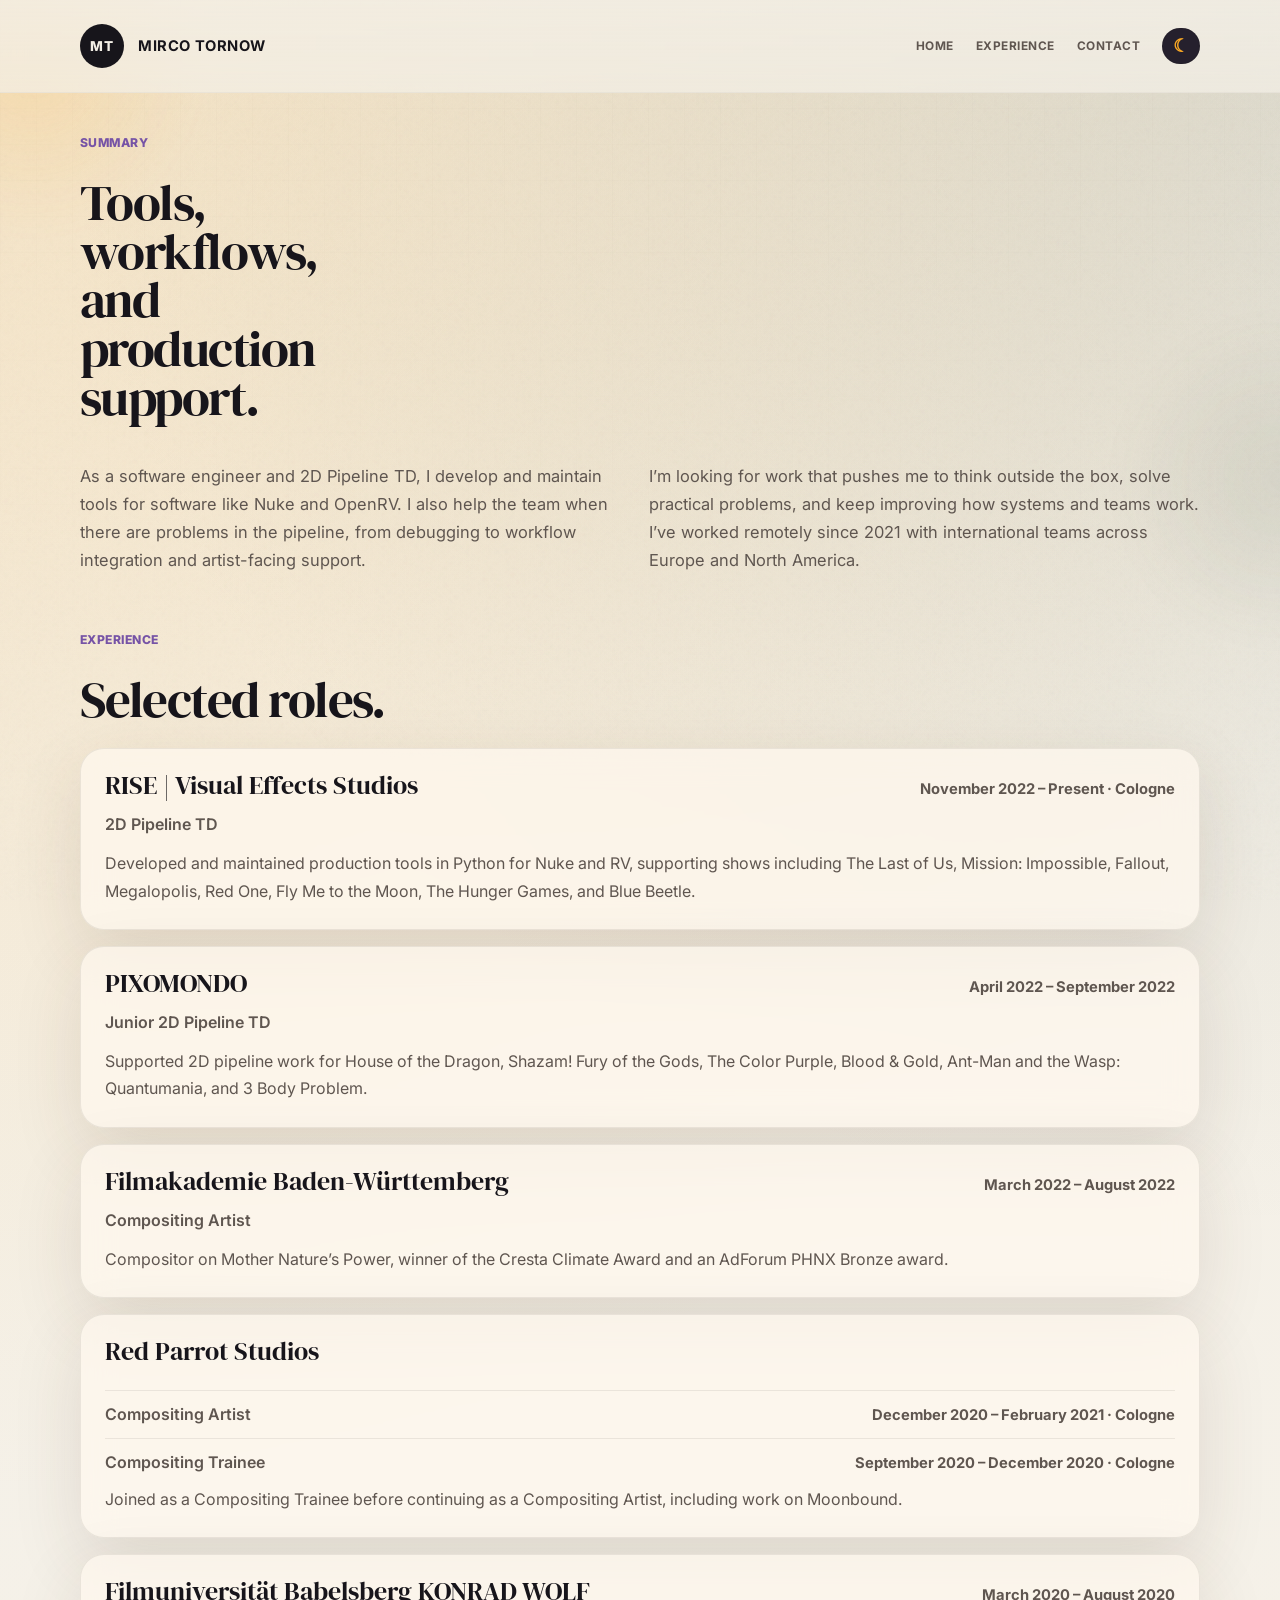
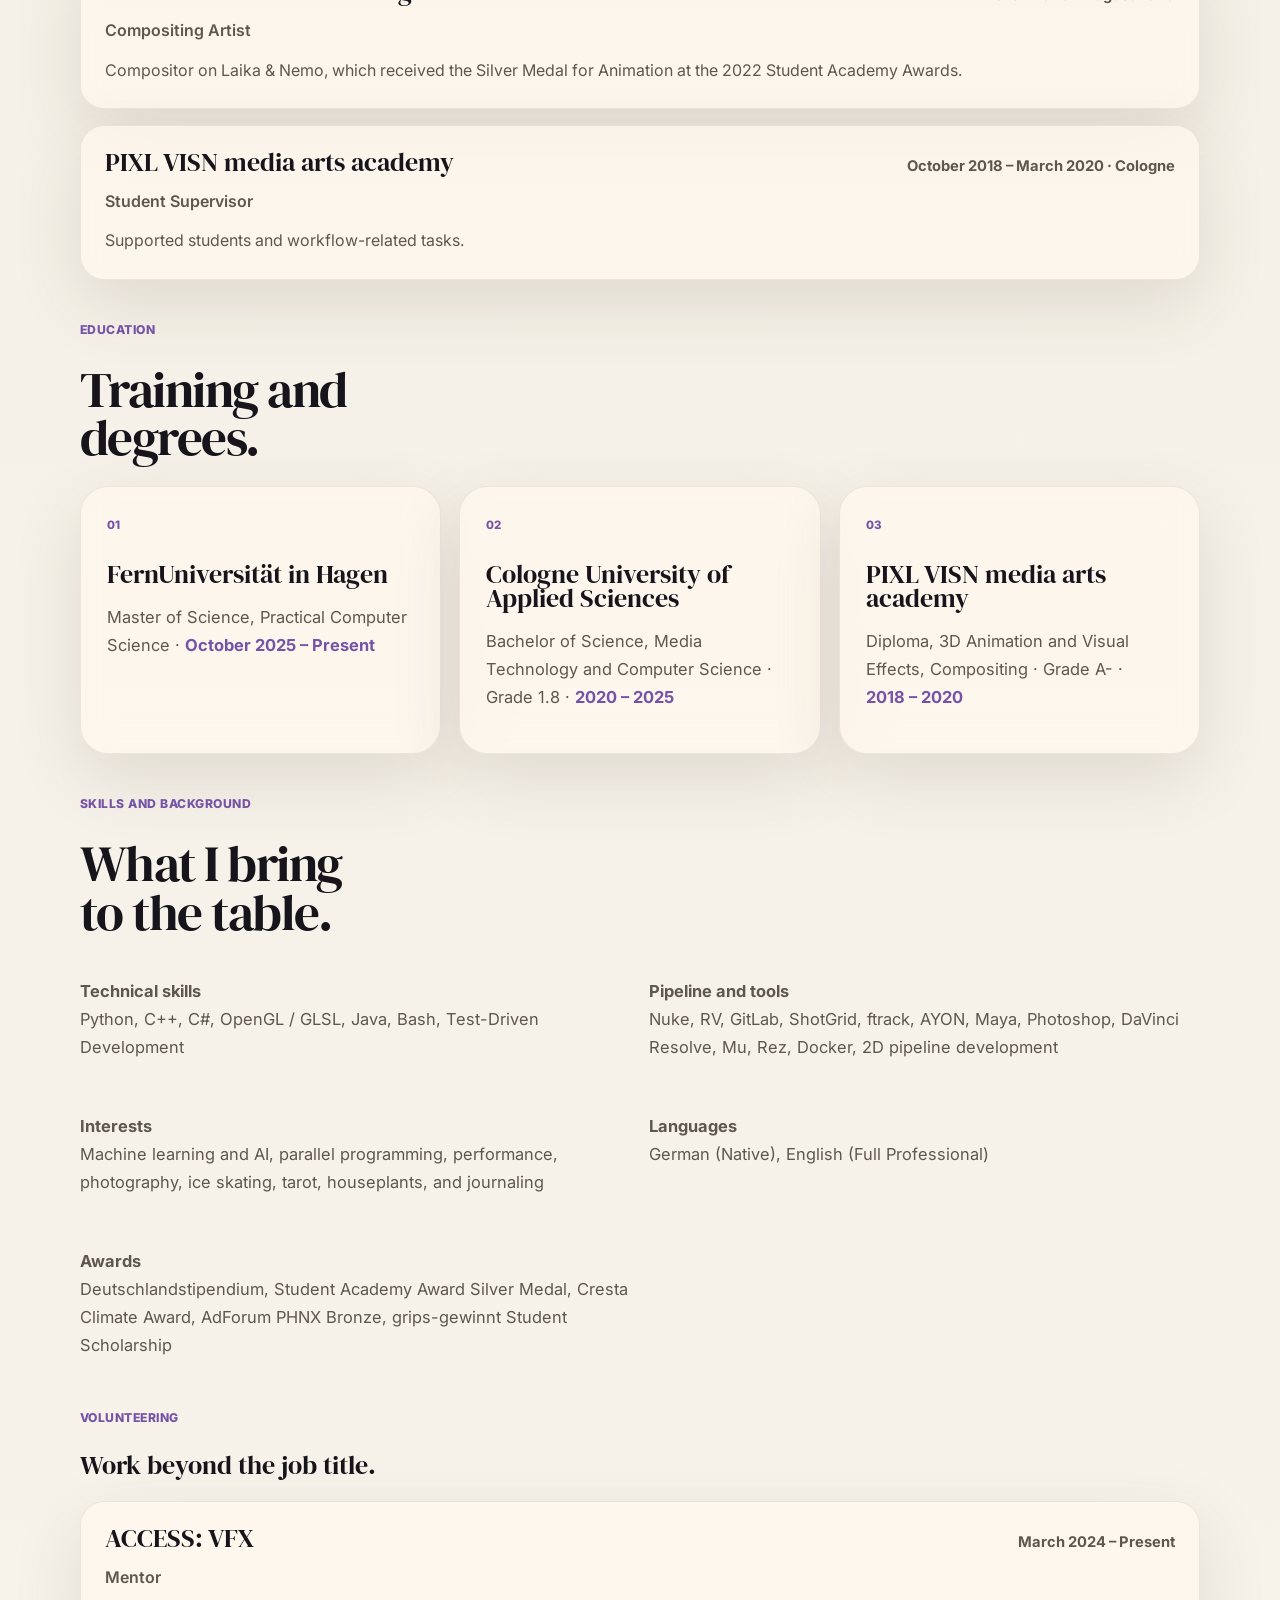
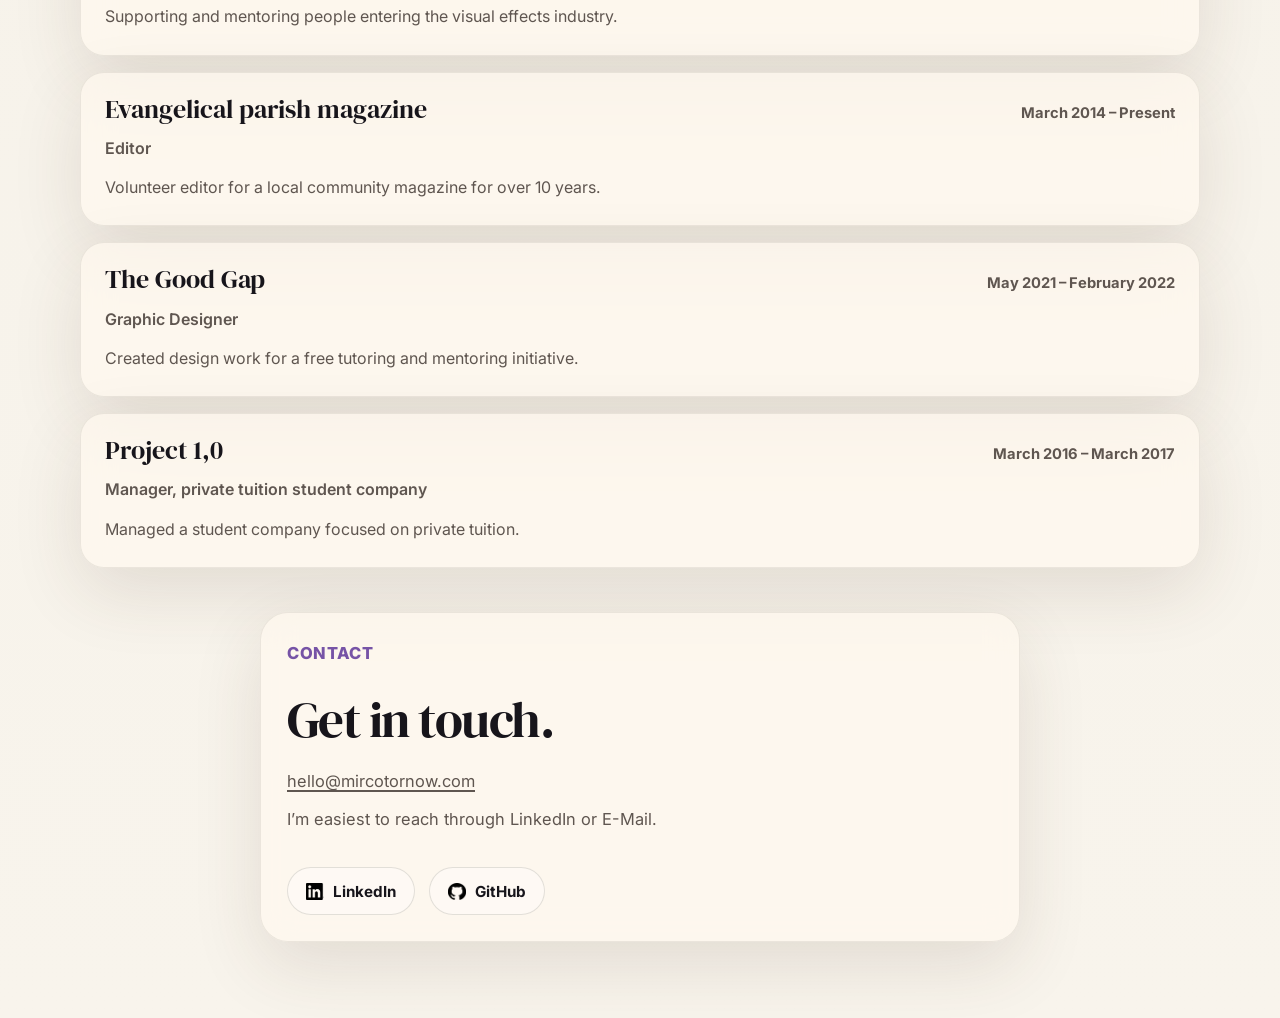
==== experience.html @ 71ced2d9 "website" ====
<!doctype html>
<html lang="en">
  <head>
    <meta charset="UTF-8" />
    <meta name="viewport" content="width=device-width, initial-scale=1.0" />
    <meta name="description" content="Experience page for Mirco Tornow." />
    <meta name="theme-color" content="#f3efe6" />
    <title>Experience | Mirco Tornow</title>
    <script src="assets/js/theme-init.js"></script>
    <link rel="preconnect" href="https://fonts.googleapis.com" />
    <link rel="preconnect" href="https://fonts.gstatic.com" crossorigin />
    <link href="https://fonts.googleapis.com/css2?family=DM+Serif+Display:ital@0;1&family=Inter:wght@400;500;600;700;800&display=swap" rel="stylesheet" />
    <link rel="stylesheet" href="styles.css" />
    <script defer src="assets/js/site-data.js"></script>
    <script defer src="assets/js/site-shell.js"></script>
    <script defer src="script.js"></script>
  </head>
  <body data-page="experience">
    <div class="noise" aria-hidden="true"></div>
    <div class="orb orb-left" aria-hidden="true"></div>
    <div class="orb orb-right" aria-hidden="true"></div>

    <div data-site-header></div>

    <main>
      <section id="experience" class="shell section reveal">
        <div class="section-heading">
          <p class="eyebrow">Summary</p>
          <h2>Tools, workflows, and production support.</h2>
        </div>
        <div class="about-grid">
          <p>
            As a software engineer and 2D Pipeline TD, I develop and maintain tools
            for software like Nuke and OpenRV. I also help the team when there are
            problems in the pipeline, from debugging to workflow integration and
            artist-facing support.
          </p>
          <p>
            I’m looking for work that pushes me to think outside the box, solve
            practical problems, and keep improving how systems and teams work.
            I’ve worked remotely since 2021 with international teams across Europe
            and North America.
          </p>
        </div>
      </section>

      <section class="shell section reveal">
        <div class="section-heading">
          <p class="eyebrow">Experience</p>
          <h2>Selected roles.</h2>
        </div>
        <div class="cv-stack">
          <article class="cv-entry">
            <div class="cv-entry-head">
              <div>
                <h3>RISE | Visual Effects Studios</h3>
                <p class="cv-role">2D Pipeline TD</p>
              </div>
              <p class="cv-meta">November 2022 – Present · Cologne</p>
            </div>
            <p>
              Developed and maintained production tools in Python for Nuke and RV,
              supporting shows including The Last of Us, Mission: Impossible,
              Fallout, Megalopolis, Red One, Fly Me to the Moon, The Hunger Games,
              and Blue Beetle.
            </p>
          </article>

          <article class="cv-entry">
            <div class="cv-entry-head">
              <div>
                <h3>PIXOMONDO</h3>
                <p class="cv-role">Junior 2D Pipeline TD</p>
              </div>
              <p class="cv-meta">April 2022 – September 2022</p>
            </div>
            <p>
              Supported 2D pipeline work for House of the Dragon, Shazam! Fury of
              the Gods, The Color Purple, Blood & Gold, Ant-Man and the Wasp:
              Quantumania, and 3 Body Problem.
            </p>
          </article>

          <article class="cv-entry">
            <div class="cv-entry-head">
              <div>
                <h3>Filmakademie Baden-Württemberg</h3>
                <p class="cv-role">Compositing Artist</p>
              </div>
              <p class="cv-meta">March 2022 – August 2022</p>
            </div>
            <p>
              Compositor on Mother Nature’s Power, winner of the Cresta Climate
              Award and an AdForum PHNX Bronze award.
            </p>
          </article>

          <article class="cv-entry">
            <div class="cv-entry-head">
              <h3>Red Parrot Studios</h3>
            </div>
            <div class="cv-role-row">
              <p class="cv-role">Compositing Artist</p>
              <p class="cv-meta">December 2020 – February 2021 · Cologne</p>
            </div>
            <div class="cv-role-row">
              <p class="cv-role">Compositing Trainee</p>
              <p class="cv-meta">September 2020 – December 2020 · Cologne</p>
            </div>
            <p>
              Joined as a Compositing Trainee before continuing as a Compositing
              Artist, including work on Moonbound.
            </p>
          </article>

          <article class="cv-entry">
            <div class="cv-entry-head">
              <div>
                <h3>Filmuniversität Babelsberg KONRAD WOLF</h3>
                <p class="cv-role">Compositing Artist</p>
              </div>
              <p class="cv-meta">March 2020 – August 2020</p>
            </div>
            <p>
              Compositor on Laika & Nemo, which received the Silver Medal for
              Animation at the 2022 Student Academy Awards.
            </p>
          </article>

          <article class="cv-entry">
            <div class="cv-entry-head">
              <div>
                <h3>PIXL VISN media arts academy</h3>
                <p class="cv-role">Student Supervisor</p>
              </div>
              <p class="cv-meta">October 2018 – March 2020 · Cologne</p>
            </div>
            <p>
              Supported students and workflow-related tasks.
            </p>
          </article>
        </div>
      </section>

      <section class="shell section reveal">
        <div class="section-heading">
          <p class="eyebrow">Education</p>
          <h2>Training and degrees.</h2>
        </div>
        <div class="project-grid">
          <article class="project-card">
            <span class="project-kicker">01</span>
            <h3>FernUniversität in Hagen</h3>
            <p>Master of Science, Practical Computer Science · <span class="education-date nowrap">October 2025 – Present</span></p>
          </article>
          <article class="project-card">
            <span class="project-kicker">02</span>
            <h3>Cologne University of Applied Sciences</h3>
            <p>Bachelor of Science, Media Technology and Computer Science · <span class="education-grade nowrap">Grade 1.8</span> · <span class="education-date nowrap">2020 – 2025</span></p>
          </article>
          <article class="project-card">
            <span class="project-kicker">03</span>
            <h3>PIXL VISN media arts academy</h3>
            <p>Diploma, 3D Animation and Visual Effects, Compositing · <span class="education-grade nowrap">Grade A-</span> · <span class="education-date nowrap">2018 – 2020</span></p>
          </article>
        </div>
      </section>

      <section class="shell section reveal">
        <div class="section-heading">
          <p class="eyebrow">Skills and background</p>
          <h2>What I bring to the table.</h2>
        </div>
        <div class="about-grid">
          <p>
            <strong>Technical skills</strong><br />
            Python, C++, C#, OpenGL / GLSL, Java, Bash, Test-Driven Development
          </p>
          <p>
            <strong>Pipeline and tools</strong><br />
            Nuke, RV, GitLab, ShotGrid, ftrack, AYON, Maya, Photoshop, DaVinci Resolve,
            Mu, Rez, Docker, 2D pipeline development
          </p>
          <p>
            <strong>Interests</strong><br />
            Machine learning and AI, parallel programming, performance, photography,
            ice skating, tarot, houseplants, and journaling
          </p>
          <p>
            <strong>Languages</strong><br />
            German (Native), English (Full Professional)
          </p>
          <p>
            <strong>Awards</strong><br />
            Deutschlandstipendium, Student Academy Award Silver Medal, Cresta Climate
            Award, AdForum PHNX Bronze, grips-gewinnt Student Scholarship
          </p>
        </div>
        <div class="skills-extension">
          <div class="section-heading compact-heading">
            <p class="eyebrow">Volunteering</p>
            <h3>Work beyond the job title.</h3>
          </div>
          <div class="cv-stack">
            <article class="cv-entry">
              <div class="cv-entry-head">
                <div>
                  <h3>ACCESS: VFX</h3>
                  <p class="cv-role">Mentor</p>
                </div>
                <p class="cv-meta">March 2024 – Present</p>
              </div>
              <p>Supporting and mentoring people entering the visual effects industry.</p>
            </article>
            <article class="cv-entry">
              <div class="cv-entry-head">
                <div>
                  <h3>Evangelical parish magazine</h3>
                  <p class="cv-role">Editor</p>
                </div>
                <p class="cv-meta">March 2014 – Present</p>
              </div>
              <p>Volunteer editor for a local community magazine for over 10 years.</p>
            </article>
            <article class="cv-entry">
              <div class="cv-entry-head">
                <div>
                  <h3>The Good Gap</h3>
                  <p class="cv-role">Graphic Designer</p>
                </div>
                <p class="cv-meta">May 2021 – February 2022</p>
              </div>
              <p>Created design work for a free tutoring and mentoring initiative.</p>
            </article>
            <article class="cv-entry">
              <div class="cv-entry-head">
                <div>
                  <h3>Project 1,0</h3>
                  <p class="cv-role">Manager, private tuition student company</p>
                </div>
                <p class="cv-meta">March 2016 – March 2017</p>
              </div>
              <p>Managed a student company focused on private tuition.</p>
            </article>
          </div>
        </div>
      </section>

      <div data-site-contact></div>
    </main>
  </body>
</html>
---- styles.css ----
:root {
  color-scheme: light;
  --bg: #f3efe6;
  --bg-deep: #e7dcc7;
  --ink: #17151b;
  --muted: #5f5650;
  --accent: #7653a6;
  --accent-soft: rgba(118, 83, 166, 0.14);
  --card: rgba(255, 249, 239, 0.72);
  --line: rgba(31, 26, 23, 0.12);
  --shadow: 0 24px 70px rgba(75, 48, 29, 0.12);
}

:root[data-theme='dark'] {
  color-scheme: dark;
  --bg: #17151b;
  --bg-deep: #25202d;
  --ink: #f2eee7;
  --muted: #b9b1c1;
  --accent: #f9a825;
  --accent-soft: rgba(249, 168, 37, 0.14);
  --card: rgba(38, 32, 47, 0.82);
  --line: rgba(242, 238, 231, 0.16);
  --shadow: 0 24px 70px rgba(0, 0, 0, 0.28);
}

* {
  box-sizing: border-box;
}

html {
  scroll-behavior: smooth;
}

body {
  margin: 0;
  font-family: 'Inter', sans-serif;
  color: var(--ink);
  background:
    radial-gradient(circle at top left, rgba(249, 168, 37, 0.18), transparent 34%),
    radial-gradient(circle at top right, rgba(74, 88, 69, 0.14), transparent 28%),
    linear-gradient(180deg, var(--bg) 0%, #f8f4ec 100%);
  min-height: 100vh;
  overflow-x: hidden;
}

:root[data-theme='dark'] body {
  background:
    radial-gradient(circle at top left, rgba(109, 79, 135, 0.3), transparent 34%),
    radial-gradient(circle at top right, rgba(74, 88, 69, 0.16), transparent 28%),
    linear-gradient(180deg, #17151b 0%, #211c28 100%);
}

body::before {
  content: '';
  position: fixed;
  inset: 0;
  background-image: linear-gradient(rgba(31, 26, 23, 0.03) 1px, transparent 1px),
    linear-gradient(90deg, rgba(31, 26, 23, 0.03) 1px, transparent 1px);
  background-size: 36px 36px;
  mask-image: linear-gradient(180deg, rgba(0, 0, 0, 0.32), transparent 70%);
  pointer-events: none;
}

.noise,
.orb {
  position: fixed;
  pointer-events: none;
}

.noise {
  inset: 0;
  opacity: 0.05;
  background-image: url("data:image/svg+xml,%3Csvg xmlns='http://www.w3.org/2000/svg' viewBox='0 0 200 200'%3E%3Cfilter id='n'%3E%3CfeTurbulence baseFrequency='0.8' numOctaves='2' stitchTiles='stitch'/%3E%3C/filter%3E%3Crect width='200' height='200' filter='url(%23n)' opacity='0.6'/%3E%3C/svg%3E");
  mix-blend-mode: multiply;
}

:root[data-theme='dark'] .noise {
  mix-blend-mode: screen;
  opacity: 0.035;
}

.orb {
  width: 24rem;
  height: 24rem;
  border-radius: 50%;
  filter: blur(18px);
  opacity: 0.55;
}

.orb-left {
  top: -8rem;
  left: -10rem;
  background: radial-gradient(circle, rgba(249, 168, 37, 0.26), transparent 62%);
}

:root[data-theme='dark'] .orb-left {
  background: radial-gradient(circle, rgba(109, 79, 135, 0.3), transparent 62%);
}

.orb-right {
  right: -12rem;
  top: 18rem;
  background: radial-gradient(circle, rgba(74, 88, 69, 0.18), transparent 62%);
}

.shell {
  width: min(1120px, calc(100% - 32px));
  margin: 0 auto;
}

.site-header {
  position: sticky;
  top: 0;
  z-index: 30;
  width: 100%;
  background: linear-gradient(180deg, rgba(243, 239, 230, 0.82), rgba(243, 239, 230, 0.72));
  backdrop-filter: blur(12px);
  border-bottom: 1px solid rgba(31, 26, 23, 0.04);
}

:root[data-theme='dark'] .site-header {
  background: linear-gradient(180deg, rgba(23, 21, 27, 0.9), rgba(23, 21, 27, 0.72));
  border-bottom-color: rgba(242, 238, 231, 0.08);
}

.topbar {
  display: flex;
  justify-content: space-between;
  align-items: center;
  padding: 24px 0;
}

.topbar-inner {
  background: transparent;
  border-bottom: 0;
}

.brand {
  display: inline-flex;
  align-items: center;
  gap: 14px;
  color: inherit;
  text-decoration: none;
}

.brand-mark {
  display: grid;
  place-items: center;
  width: 2.75rem;
  height: 2.75rem;
  border-radius: 999px;
  background: var(--ink);
  color: var(--bg);
  font-weight: 800;
  letter-spacing: 0.08em;
  font-size: 0.85rem;
}

.brand-text,
.nav a,
.eyebrow,
.stat-label,
.project-kicker,
.footer {
  letter-spacing: 0.04em;
  text-transform: uppercase;
}

.brand-text {
  font-weight: 700;
  font-size: 0.92rem;
}

.nav {
  display: flex;
  gap: 22px;
  flex-wrap: wrap;
  margin-left: auto;
}

.nav a {
  color: var(--muted);
  text-decoration: none;
  font-size: 0.74rem;
  font-weight: 700;
}

.theme-toggle {
  display: inline-flex;
  align-items: center;
  gap: 7px;
  margin-left: 22px;
  padding: 8px 10px;
  border: 1px solid var(--line);
  border-radius: 999px;
  color: #f9a825;
  background: #25202d;
  cursor: pointer;
  font: inherit;
  font-size: 0.72rem;
  font-weight: 700;
  letter-spacing: 0.04em;
  text-transform: uppercase;
}

.theme-toggle:hover {
  transform: translateY(-1px);
}

:root[data-theme='dark'] .theme-toggle {
  color: #7653a6;
  background: #f3efe6;
  border-color: rgba(31, 26, 23, 0.18);
}

.theme-toggle-icon {
  display: block;
  width: 1rem;
  font-size: 1.1rem;
  line-height: 1;
  text-align: center;
}

.hero {
  display: grid;
  grid-template-columns: minmax(0, 1.25fr) minmax(280px, 0.75fr);
  gap: 28px;
  align-items: end;
  padding: 72px 0 40px;
}

.experience-intro {
  padding-top: 42px;
}

.compact-heading {
  margin-bottom: 16px;
}

.experience-intro-grid {
  display: grid;
  grid-template-columns: minmax(0, 1.4fr) minmax(240px, 0.6fr);
  gap: 24px;
  align-items: start;
}

.experience-intro-copy,
.experience-intro-meta {
  padding: 24px;
  border-radius: 24px;
  background: var(--card);
  border: 1px solid rgba(31, 26, 23, 0.08);
  box-shadow: var(--shadow);
  backdrop-filter: blur(16px);
}

.experience-kicker {
  margin: 0 0 14px;
  color: var(--ink);
  font-weight: 700;
  font-size: 1rem;
}

.experience-intro-copy p:last-child {
  margin: 0;
}

.experience-intro-meta {
  display: grid;
  gap: 8px;
}

.experience-actions {
  margin-top: 20px;
}

.hero-copy {
  padding-right: 10px;
}

.eyebrow {
  margin: 0 0 16px;
  color: var(--accent);
  font-size: 0.76rem;
  font-weight: 800;
}

h1,
h2,
h3 {
  margin: 0;
  line-height: 0.95;
  font-family: 'DM Serif Display', serif;
  font-weight: 400;
}

h1 {
  font-size: clamp(3rem, 8vw, 5.8rem);
  max-width: 10ch;
  letter-spacing: -0.04em;
}

.home-hero-title {
  font-size: clamp(2.5rem, 6vw, 4.4rem);
  max-width: 11ch;
}

.lede,
.about-grid p,
.project-card p,
.contact-block p {
  color: var(--muted);
  line-height: 1.7;
  font-size: 1.03rem;
}

.lede {
  max-width: 58ch;
  margin: 28px 0 0;
}

.actions {
  display: flex;
  flex-wrap: wrap;
  gap: 14px;
  margin-top: 34px;
}

.button {
  display: inline-flex;
  align-items: center;
  justify-content: center;
  min-height: 48px;
  padding: 0 18px;
  border-radius: 999px;
  text-decoration: none;
  font-weight: 700;
  font-size: 0.95rem;
  transition: transform 160ms ease, background-color 160ms ease, border-color 160ms ease;
}

.button-icon {
  width: 18px;
  height: 18px;
  object-fit: contain;
  margin-right: 9px;
}

:root[data-theme='dark'] .button-icon {
  filter: invert(1);
}

.button:hover {
  transform: translateY(-2px);
}

.button-primary {
  background: var(--ink);
  color: #f9f4eb;
}

.button-secondary {
  color: var(--ink);
  border: 1px solid var(--line);
  background: rgba(255, 255, 255, 0.35);
}

.hero-card,
.project-card,
.contact-block {
  background: var(--card);
  border: 1px solid rgba(31, 26, 23, 0.08);
  border-radius: 28px;
  box-shadow: var(--shadow);
  backdrop-filter: blur(16px);
}

.hero-card {
  padding: 28px;
  display: grid;
  gap: 16px;
}

.stat {
  padding: 18px 0;
  border-bottom: 1px solid rgba(31, 26, 23, 0.08);
}

.stat:last-child {
  border-bottom: 0;
  padding-bottom: 0;
}

.stat-label {
  display: block;
  margin-bottom: 8px;
  color: var(--muted);
  font-size: 0.72rem;
  font-weight: 800;
}

.stat-value {
  font-size: 1.22rem;
  font-weight: 600;
}

.section {
  padding: 42px 0 0;
}

.section-heading {
  display: grid;
  gap: 12px;
  margin-bottom: 24px;
}

h2 {
  font-size: clamp(1.9rem, 4vw, 3.25rem);
  max-width: 12ch;
  letter-spacing: -0.03em;
}

.about-grid,
.project-grid {
  display: grid;
  gap: 18px;
}

.about-grid {
  grid-template-columns: repeat(2, minmax(0, 1fr));
}

.project-grid {
  grid-template-columns: repeat(3, minmax(0, 1fr));
}

.cv-stack {
  display: grid;
  gap: 16px;
}

.cv-entry {
  padding: 24px;
  border-radius: 24px;
  background: var(--card);
  border: 1px solid rgba(31, 26, 23, 0.08);
  box-shadow: var(--shadow);
  backdrop-filter: blur(16px);
}

.cv-entry-head {
  display: flex;
  justify-content: space-between;
  align-items: baseline;
  gap: 20px;
  margin-bottom: 12px;
}

.cv-role {
  margin: 8px 0 0;
  color: var(--muted);
  font-weight: 600;
}

.cv-role-row {
  display: flex;
  justify-content: space-between;
  align-items: baseline;
  gap: 20px;
  padding: 10px 0;
  border-top: 1px solid rgba(31, 26, 23, 0.08);
}

.cv-role-row .cv-role,
.cv-role-row .cv-meta {
  margin: 0;
}

.cv-meta {
  margin: 0;
  color: var(--accent);
  font-size: 0.92rem;
  font-weight: 700;
  text-align: right;
}

.education-date {
  color: var(--accent);
  font-weight: 700;
}

.contact-block .eyebrow {
  color: var(--accent);
}

.cv-entry p {
  margin: 0;
  color: var(--muted);
  line-height: 1.7;
}

.nowrap {
  white-space: nowrap;
}

.skills-extension {
  margin-top: 34px;
}

.skills-extension .section-heading h3 {
  margin-bottom: 0;
}

.project-card,
.contact-block {
  padding: 26px;
}

.project-card {
  min-height: 220px;
}

.project-kicker {
  display: inline-block;
  margin-bottom: 30px;
  color: var(--accent);
  font-size: 0.72rem;
  font-weight: 800;
}

h3 {
  font-size: 1.6rem;
  margin-bottom: 14px;
}

.contact-block {
  width: min(760px, calc(100% - 32px));
  margin: 44px auto 76px;
}

.contact-details {
  display: grid;
  gap: 10px;
  max-width: 60ch;
}

.contact-details p {
  margin: 0;
}

.contact-details a {
  color: inherit;
  text-decoration-thickness: 2px;
  text-underline-offset: 0.18em;
}

.footer {
  display: flex;
  justify-content: space-between;
  gap: 12px;
  padding: 0 0 32px;
  color: var(--muted);
  font-size: 0.72rem;
  font-weight: 800;
}

.reveal {
  opacity: 0;
  transform: translateY(24px);
  transition: opacity 700ms ease, transform 700ms ease;
}

.reveal.is-visible {
  opacity: 1;
  transform: translateY(0);
}

@media (max-width: 900px) {
  .hero,
  .about-grid,
  .project-grid {
    grid-template-columns: 1fr;
  }

  .hero {
    padding-top: 48px;
  }

  h1 {
    max-width: 11ch;
  }

  .nav {
    gap: 14px;
    justify-content: flex-end;
  }

  .theme-toggle {
    margin-left: 0;
  }
}

@media (max-width: 640px) {
  .shell {
    width: min(100% - 20px, 1120px);
  }

  .topbar,
  .footer {
    flex-direction: column;
    align-items: flex-start;
  }

  .hero {
    gap: 18px;
  }

  .hero-card,
  .project-card,
  .contact-block {
    border-radius: 22px;
  }

  h1 {
    font-size: clamp(2.7rem, 14vw, 4rem);
  }

  .home-hero-title {
    font-size: clamp(2.3rem, 11vw, 3.5rem);
  }
}
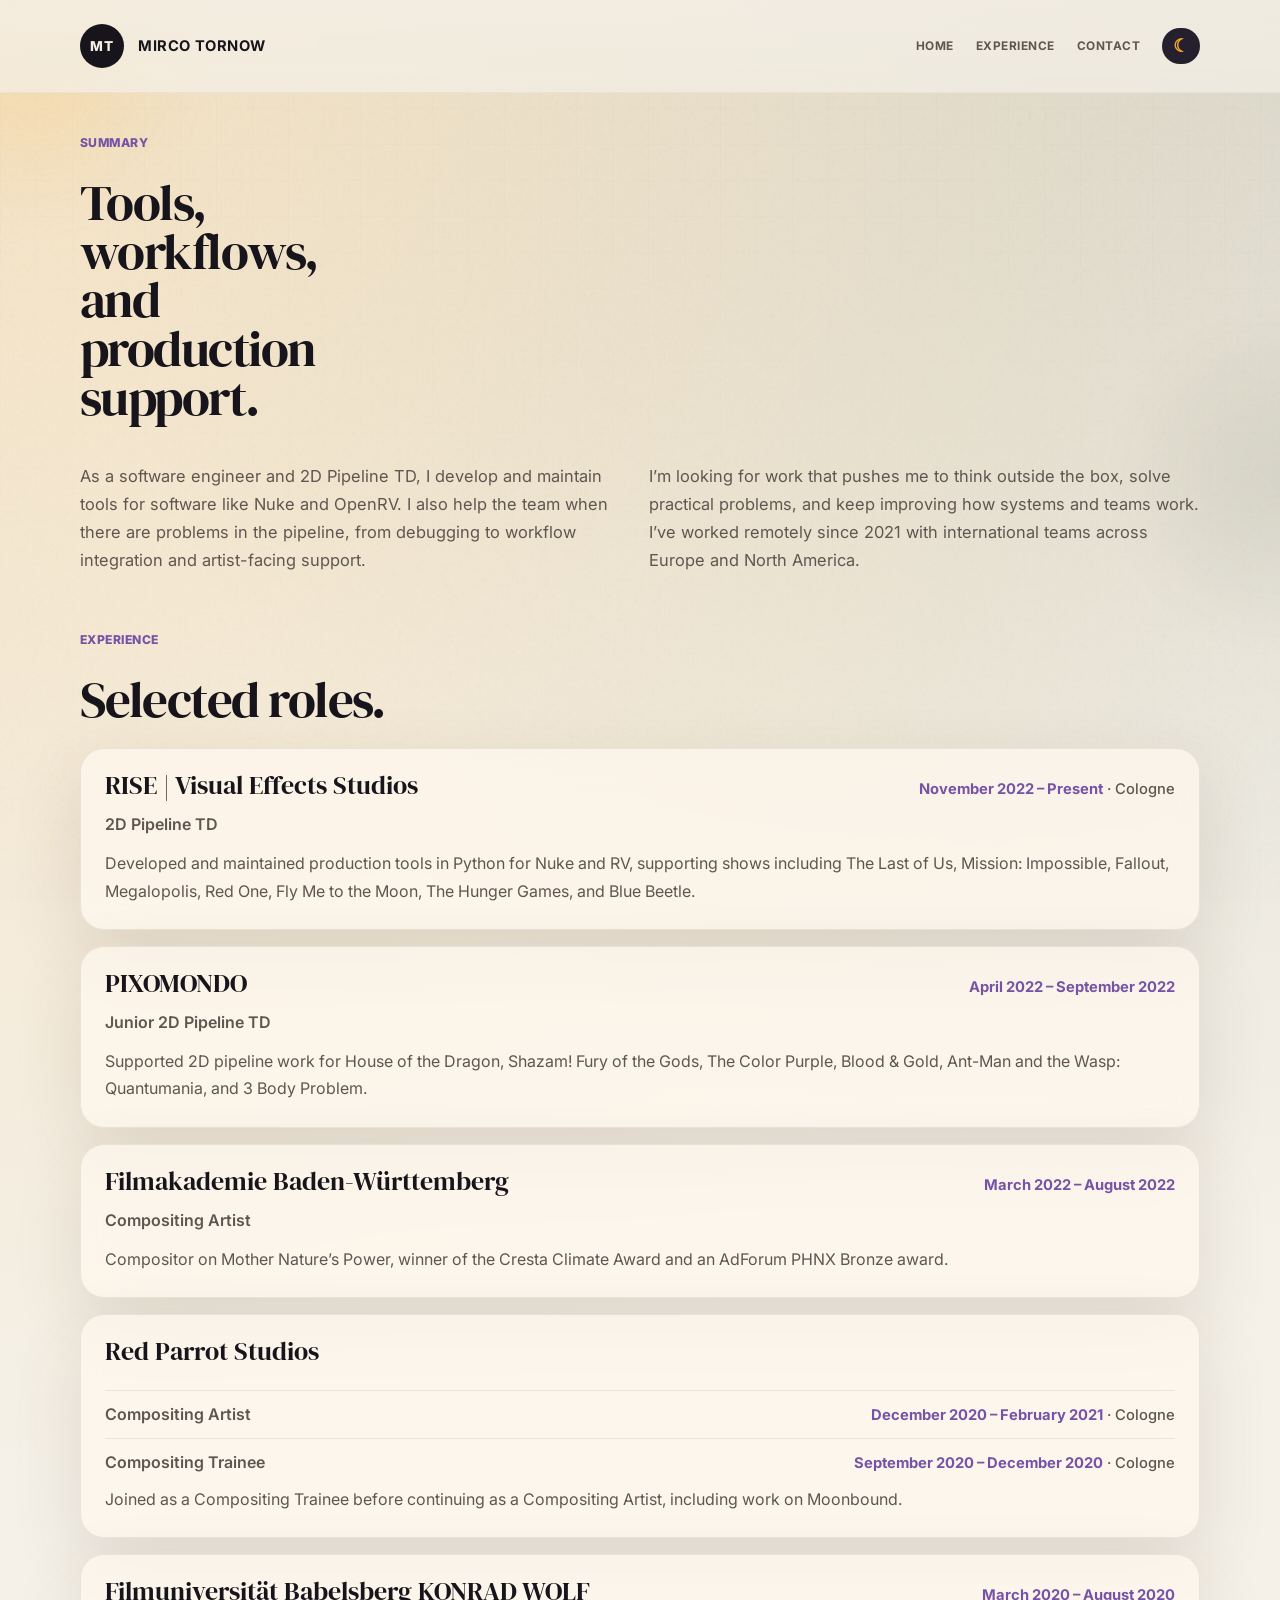
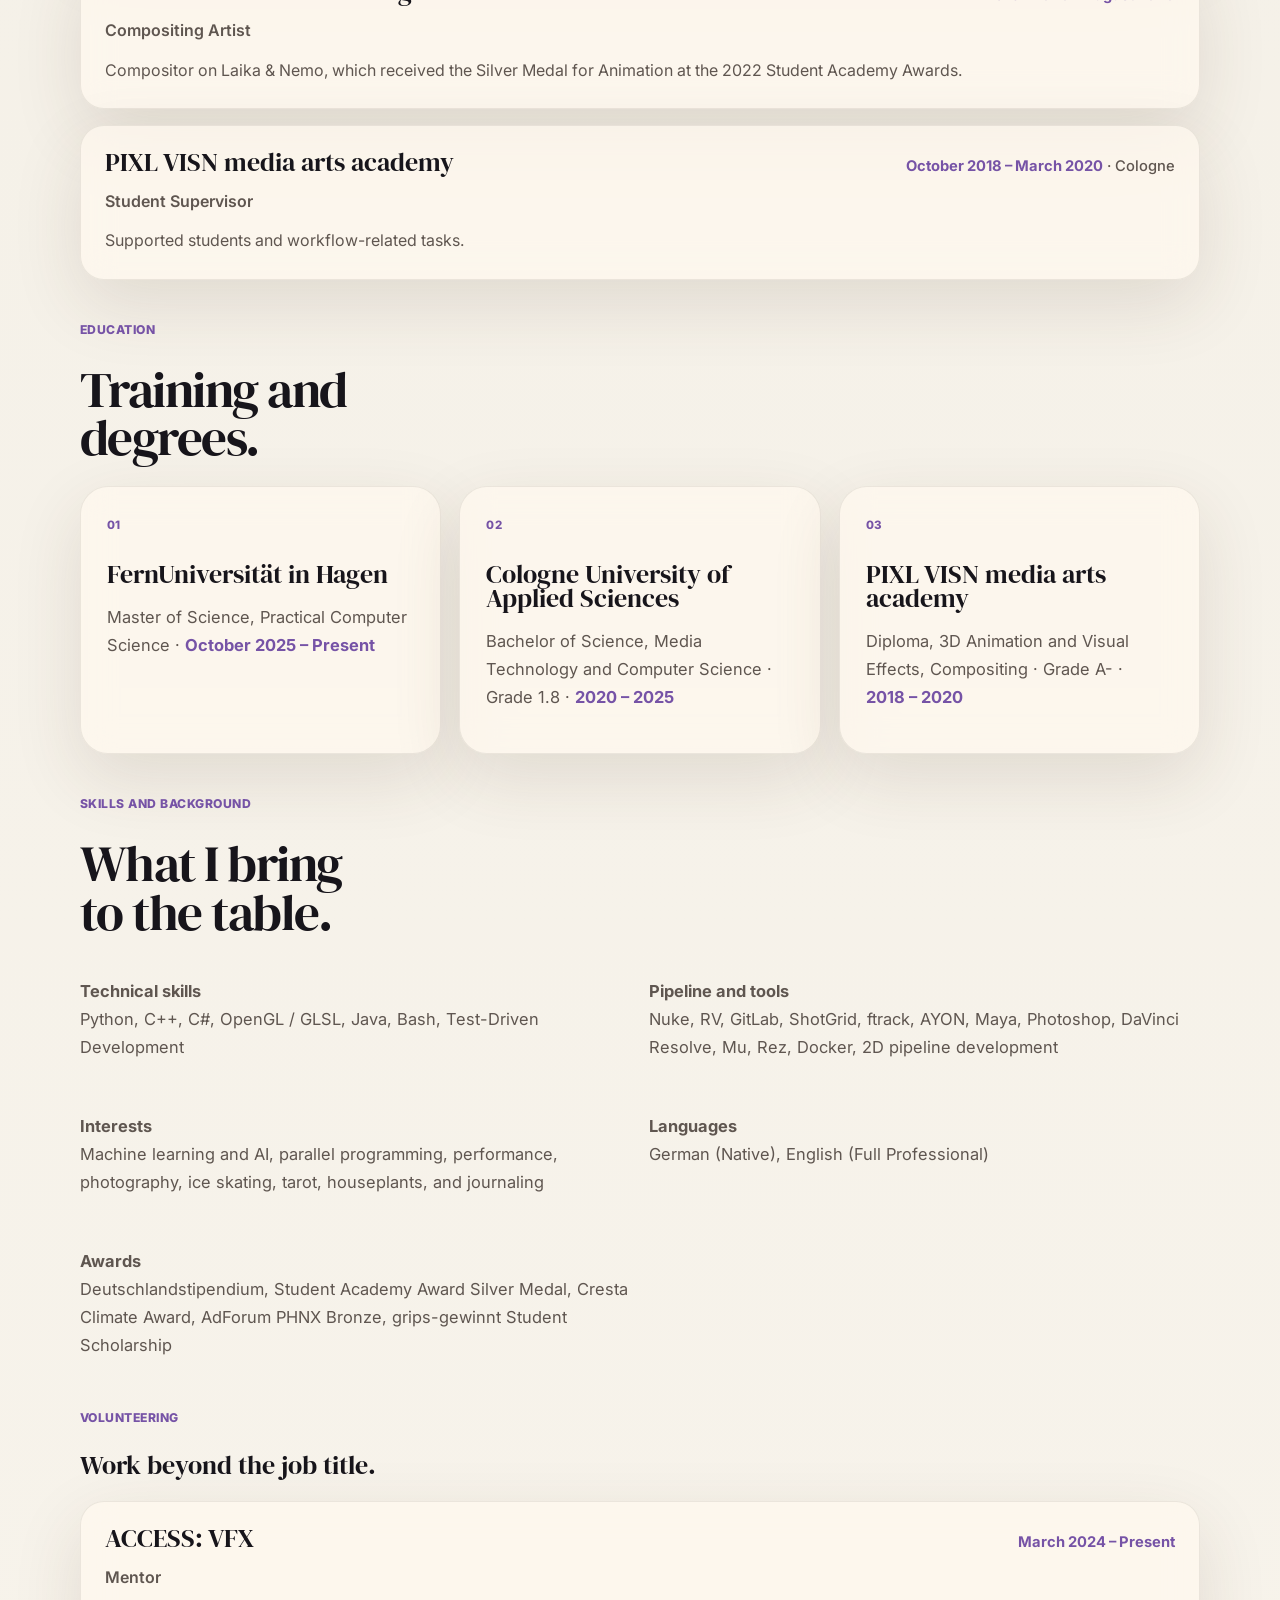
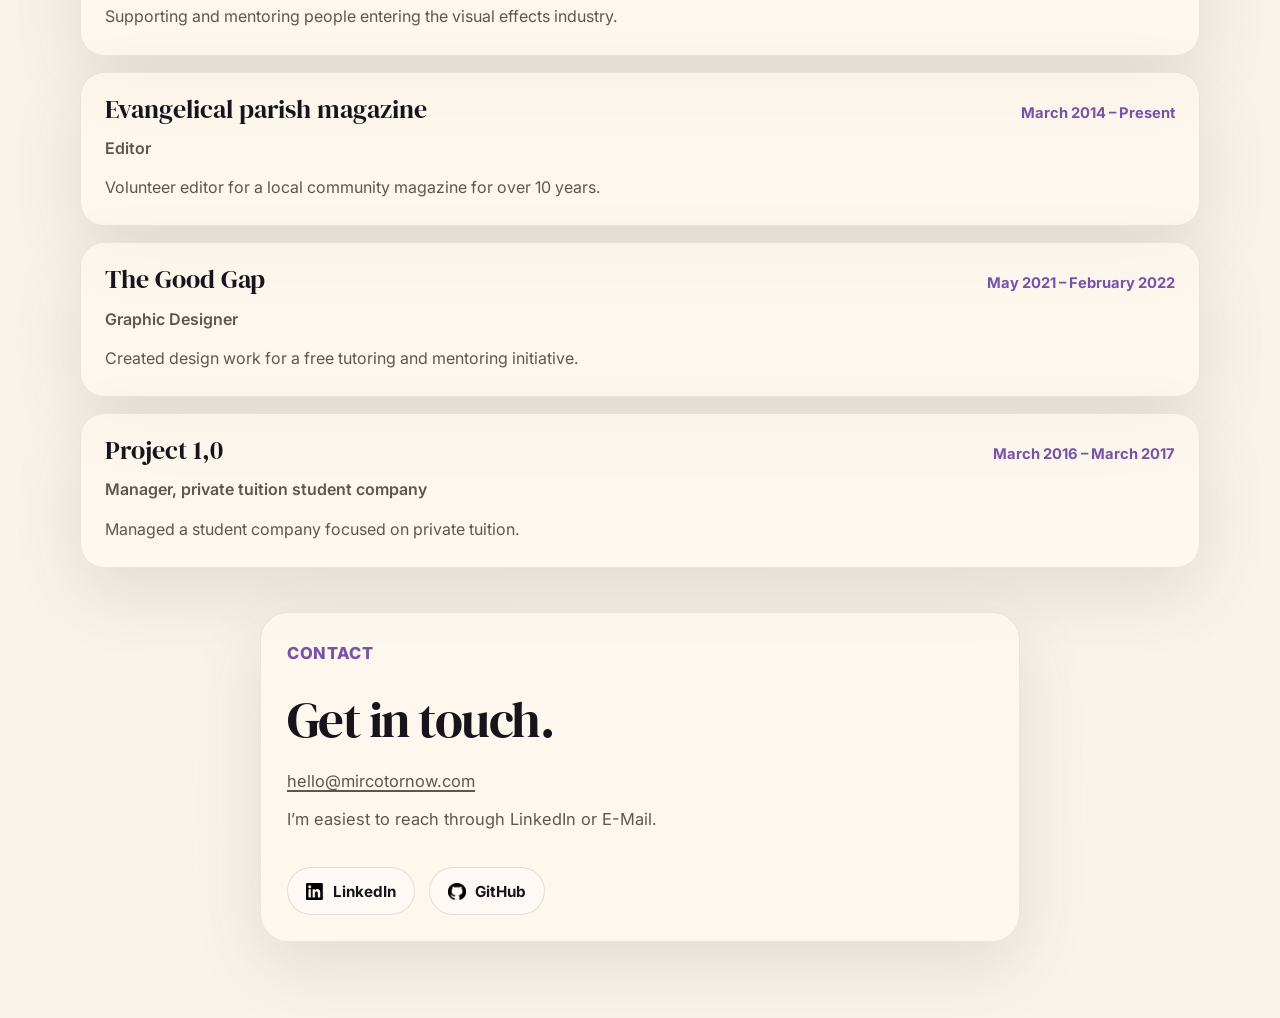
==== commit f9e2b8aa: "formatting changes" ====
--- a/experience.html
+++ b/experience.html
@@ -56,7 +56,7 @@
                 <h3>RISE | Visual Effects Studios</h3>
                 <p class="cv-role">2D Pipeline TD</p>
               </div>
-              <p class="cv-meta">November 2022 – Present · Cologne</p>
+              <p class="cv-meta"><span class="cv-date nowrap">November 2022 – Present</span> <span class="nowrap">· Cologne</span></p>
             </div>
             <p>
               Developed and maintained production tools in Python for Nuke and RV,
@@ -72,7 +72,7 @@
                 <h3>PIXOMONDO</h3>
                 <p class="cv-role">Junior 2D Pipeline TD</p>
               </div>
-              <p class="cv-meta">April 2022 – September 2022</p>
+              <p class="cv-meta"><span class="cv-date nowrap">April 2022 – September 2022</span></p>
             </div>
             <p>
               Supported 2D pipeline work for House of the Dragon, Shazam! Fury of
@@ -87,7 +87,7 @@
                 <h3>Filmakademie Baden-Württemberg</h3>
                 <p class="cv-role">Compositing Artist</p>
               </div>
-              <p class="cv-meta">March 2022 – August 2022</p>
+              <p class="cv-meta"><span class="cv-date nowrap">March 2022 – August 2022</span></p>
             </div>
             <p>
               Compositor on Mother Nature’s Power, winner of the Cresta Climate
@@ -101,11 +101,11 @@
             </div>
             <div class="cv-role-row">
               <p class="cv-role">Compositing Artist</p>
-              <p class="cv-meta">December 2020 – February 2021 · Cologne</p>
+              <p class="cv-meta"><span class="cv-date nowrap">December 2020 – February 2021</span> <span class="nowrap">· Cologne</span></p>
             </div>
             <div class="cv-role-row">
               <p class="cv-role">Compositing Trainee</p>
-              <p class="cv-meta">September 2020 – December 2020 · Cologne</p>
+              <p class="cv-meta"><span class="cv-date nowrap">September 2020 – December 2020</span> <span class="nowrap">· Cologne</span></p>
             </div>
             <p>
               Joined as a Compositing Trainee before continuing as a Compositing
@@ -119,7 +119,7 @@
                 <h3>Filmuniversität Babelsberg KONRAD WOLF</h3>
                 <p class="cv-role">Compositing Artist</p>
               </div>
-              <p class="cv-meta">March 2020 – August 2020</p>
+              <p class="cv-meta"><span class="cv-date nowrap">March 2020 – August 2020</span></p>
             </div>
             <p>
               Compositor on Laika & Nemo, which received the Silver Medal for
@@ -133,7 +133,7 @@
                 <h3>PIXL VISN media arts academy</h3>
                 <p class="cv-role">Student Supervisor</p>
               </div>
-              <p class="cv-meta">October 2018 – March 2020 · Cologne</p>
+              <p class="cv-meta"><span class="cv-date nowrap">October 2018 – March 2020</span> <span class="nowrap">· Cologne</span></p>
             </div>
             <p>
               Supported students and workflow-related tasks.
@@ -208,7 +208,7 @@
                   <h3>ACCESS: VFX</h3>
                   <p class="cv-role">Mentor</p>
                 </div>
-                <p class="cv-meta">March 2024 – Present</p>
+                <p class="cv-meta"><span class="cv-date nowrap">March 2024 – Present</span></p>
               </div>
               <p>Supporting and mentoring people entering the visual effects industry.</p>
             </article>
@@ -218,7 +218,7 @@
                   <h3>Evangelical parish magazine</h3>
                   <p class="cv-role">Editor</p>
                 </div>
-                <p class="cv-meta">March 2014 – Present</p>
+                <p class="cv-meta"><span class="cv-date nowrap">March 2014 – Present</span></p>
               </div>
               <p>Volunteer editor for a local community magazine for over 10 years.</p>
             </article>
@@ -228,7 +228,7 @@
                   <h3>The Good Gap</h3>
                   <p class="cv-role">Graphic Designer</p>
                 </div>
-                <p class="cv-meta">May 2021 – February 2022</p>
+                <p class="cv-meta"><span class="cv-date nowrap">May 2021 – February 2022</span></p>
               </div>
               <p>Created design work for a free tutoring and mentoring initiative.</p>
             </article>
@@ -238,7 +238,7 @@
                   <h3>Project 1,0</h3>
                   <p class="cv-role">Manager, private tuition student company</p>
                 </div>
-                <p class="cv-meta">March 2016 – March 2017</p>
+                <p class="cv-meta"><span class="cv-date nowrap">March 2016 – March 2017</span></p>
               </div>
               <p>Managed a student company focused on private tuition.</p>
             </article>
--- a/styles.css
+++ b/styles.css
@@ -479,15 +479,21 @@
 
 .cv-meta {
   margin: 0;
-  color: var(--accent);
+  color: var(--muted);
   font-size: 0.92rem;
-  font-weight: 700;
+  font-weight: 500;
   text-align: right;
 }
 
+.cv-date,
 .education-date {
   color: var(--accent);
   font-weight: 700;
+}
+
+.education-grade {
+  color: var(--muted);
+  font-weight: 400;
 }
 
 .contact-block .eyebrow {
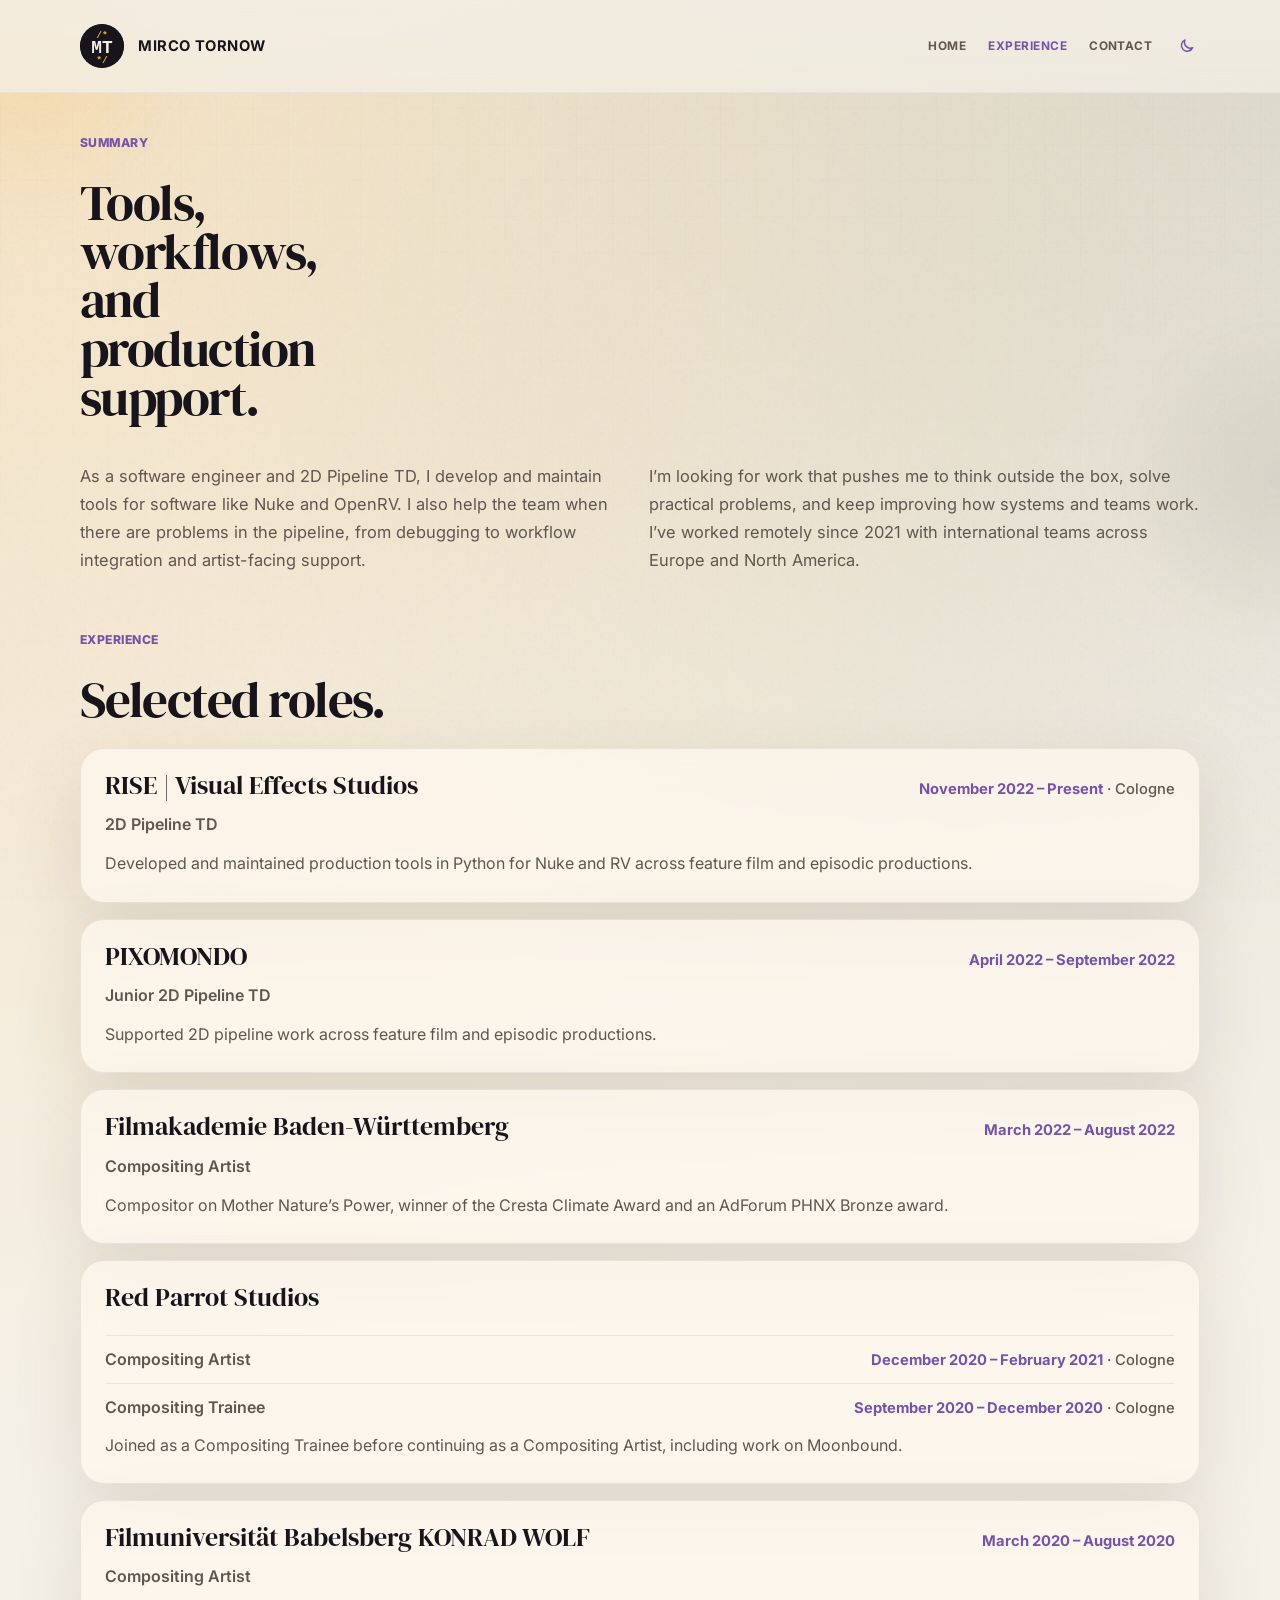
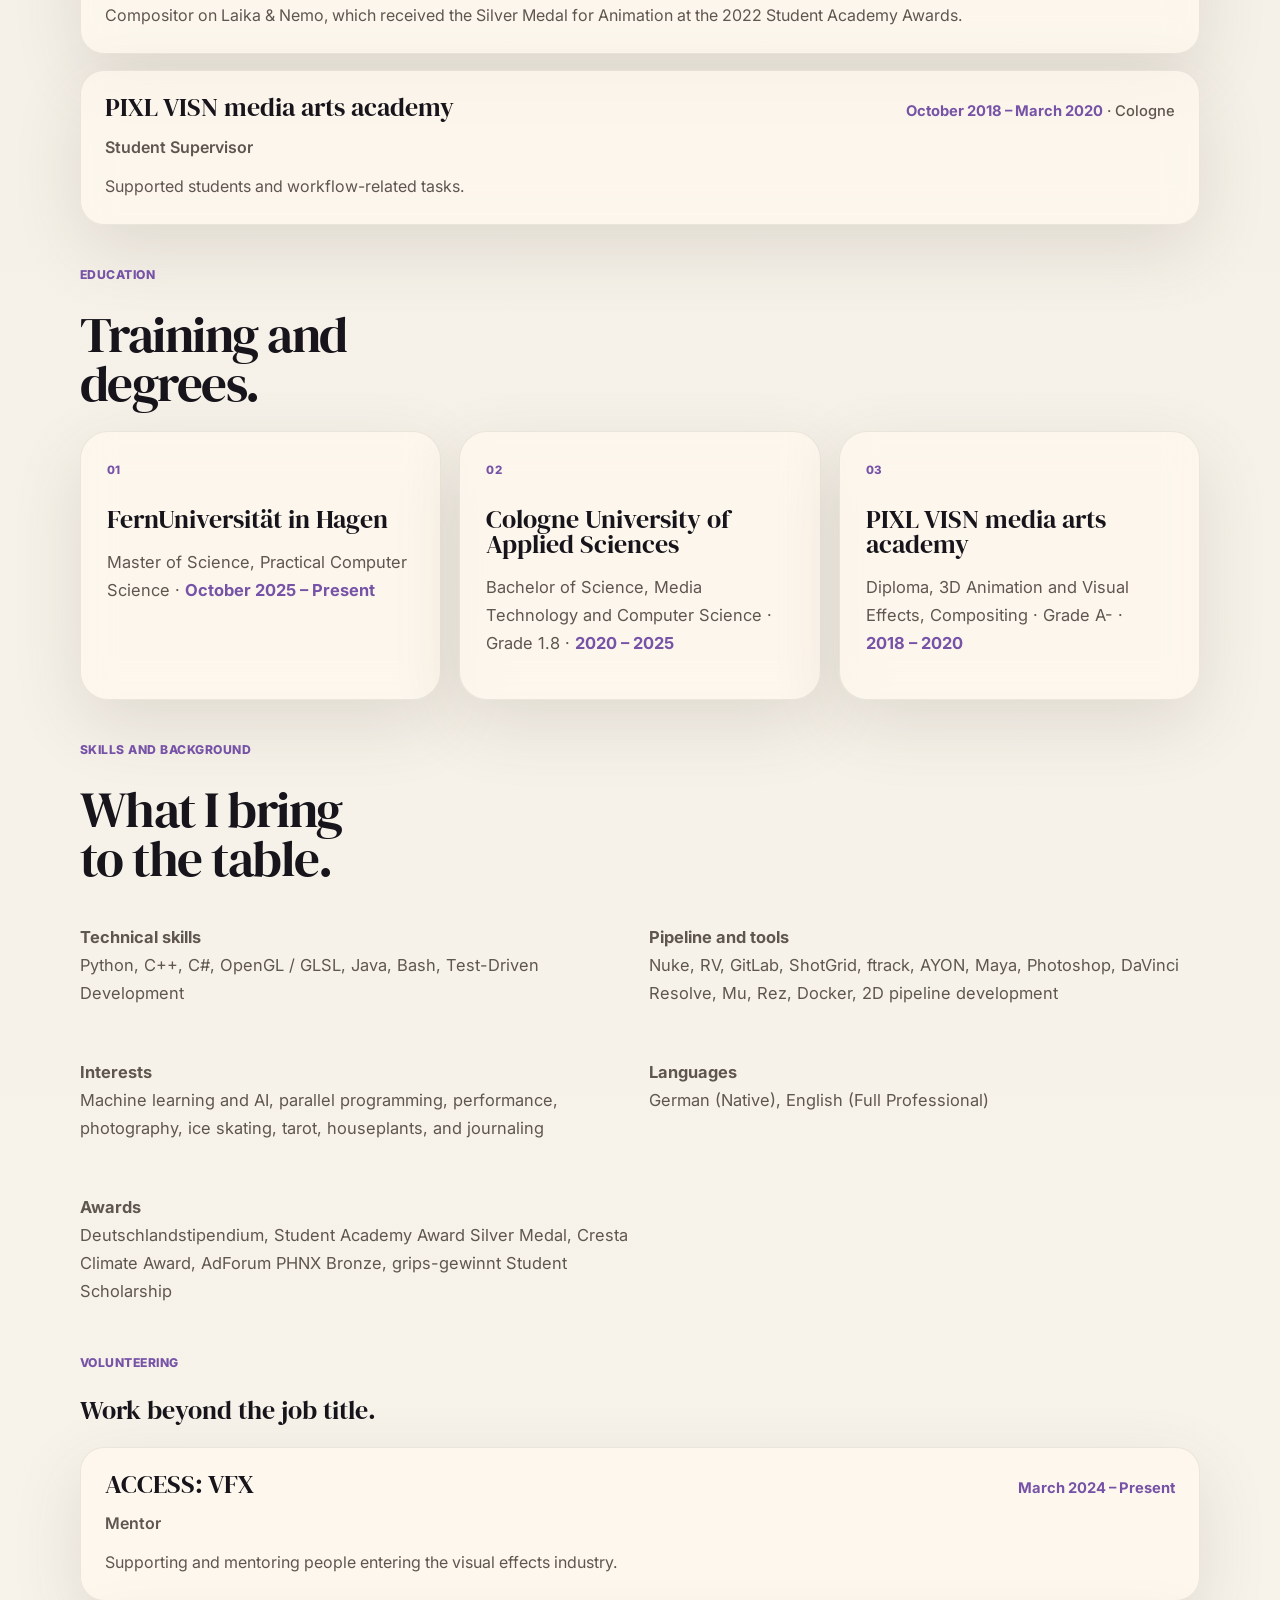
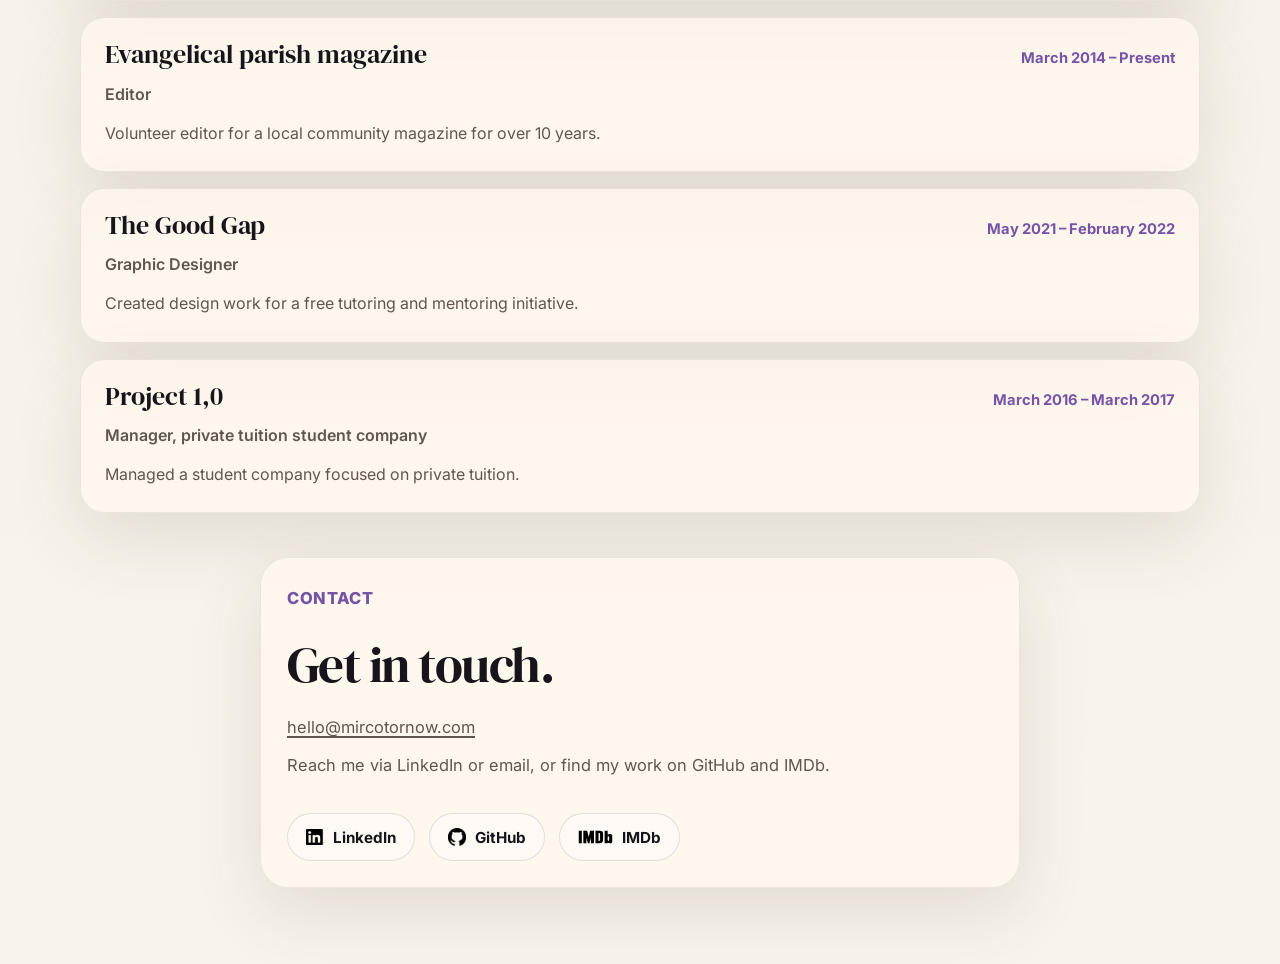
==== commit 7e990147: "add favicon, optimize for mobile" ====
--- a/experience.html
+++ b/experience.html
@@ -3,6 +3,8 @@
   <head>
     <meta charset="UTF-8" />
     <meta name="viewport" content="width=device-width, initial-scale=1.0" />
+    <link rel="icon" href="favicon.svg" type="image/svg+xml" />
+    <link rel="shortcut icon" href="favicon.svg" />
     <meta name="description" content="Experience page for Mirco Tornow." />
     <meta name="theme-color" content="#f3efe6" />
     <title>Experience | Mirco Tornow</title>
@@ -59,10 +61,8 @@
               <p class="cv-meta"><span class="cv-date nowrap">November 2022 – Present</span> <span class="nowrap">· Cologne</span></p>
             </div>
             <p>
-              Developed and maintained production tools in Python for Nuke and RV,
-              supporting shows including The Last of Us, Mission: Impossible,
-              Fallout, Megalopolis, Red One, Fly Me to the Moon, The Hunger Games,
-              and Blue Beetle.
+              Developed and maintained production tools in Python for Nuke and RV
+              across feature film and episodic productions.
             </p>
           </article>
 
@@ -75,9 +75,8 @@
               <p class="cv-meta"><span class="cv-date nowrap">April 2022 – September 2022</span></p>
             </div>
             <p>
-              Supported 2D pipeline work for House of the Dragon, Shazam! Fury of
-              the Gods, The Color Purple, Blood & Gold, Ant-Man and the Wasp:
-              Quantumania, and 3 Body Problem.
+              Supported 2D pipeline work across feature film and episodic
+              productions.
             </p>
           </article>
 
--- a/styles.css
+++ b/styles.css
@@ -151,10 +151,14 @@
   height: 2.75rem;
   border-radius: 999px;
   background: var(--ink);
-  color: var(--bg);
-  font-weight: 800;
-  letter-spacing: 0.08em;
-  font-size: 0.85rem;
+  overflow: hidden;
+}
+
+.brand-mark-img {
+  width: 100%;
+  height: 100%;
+  display: block;
+  object-fit: cover;
 }
 
 .brand-text,
@@ -174,6 +178,7 @@
 
 .nav {
   display: flex;
+  align-items: center;
   gap: 22px;
   flex-wrap: wrap;
   margin-left: auto;
@@ -184,50 +189,79 @@
   text-decoration: none;
   font-size: 0.74rem;
   font-weight: 700;
+  transition: color 0.2s ease;
+}
+
+.nav a:hover,
+.nav a.is-active {
+  color: var(--accent);
 }
 
 .theme-toggle {
   display: inline-flex;
   align-items: center;
-  gap: 7px;
-  margin-left: 22px;
-  padding: 8px 10px;
-  border: 1px solid var(--line);
-  border-radius: 999px;
-  color: #f9a825;
-  background: #25202d;
+  justify-content: center;
+  flex-shrink: 0;
+  padding: 4px;
+  border: 0;
+  color: var(--accent);
+  background: transparent;
   cursor: pointer;
   font: inherit;
-  font-size: 0.72rem;
-  font-weight: 700;
-  letter-spacing: 0.04em;
-  text-transform: uppercase;
 }
 
 .theme-toggle:hover {
   transform: translateY(-1px);
 }
 
-:root[data-theme='dark'] .theme-toggle {
-  color: #7653a6;
-  background: #f3efe6;
-  border-color: rgba(31, 26, 23, 0.18);
-}
-
 .theme-toggle-icon {
   display: block;
-  width: 1rem;
-  font-size: 1.1rem;
-  line-height: 1;
-  text-align: center;
+  width: 1.1rem;
+  height: 1.1rem;
+  fill: none;
+  stroke: currentColor;
+  stroke-width: 2;
+  stroke-linecap: round;
+  stroke-linejoin: round;
+}
+
+.theme-toggle-sun,
+:root[data-theme='dark'] .theme-toggle-moon {
+  display: none;
+}
+
+:root[data-theme='dark'] .theme-toggle-sun {
+  display: block;
 }
 
 .hero {
   display: grid;
   grid-template-columns: minmax(0, 1.25fr) minmax(280px, 0.75fr);
+  grid-template-areas:
+    'copy card'
+    'lede .'
+    'actions .';
   gap: 28px;
   align-items: end;
   padding: 72px 0 40px;
+}
+
+.hero-copy {
+  grid-area: copy;
+}
+
+.hero-card {
+  grid-area: card;
+}
+
+.hero .hero-lede {
+  grid-area: lede;
+  margin-top: 0;
+}
+
+.hero .hero-actions {
+  grid-area: actions;
+  margin-top: 0;
 }
 
 .experience-intro {
@@ -351,6 +385,12 @@
   filter: invert(1);
 }
 
+/* The IMDb wordmark is wide and short, so it gets extra width to match the other icons visually. */
+.button-icon[src$='Imdb-Logo.svg'] {
+  width: 35px;
+  height: 14px;
+}
+
 .button:hover {
   transform: translateY(-2px);
 }
@@ -590,6 +630,11 @@
   }
 
   .hero {
+    grid-template-areas:
+      'copy'
+      'lede'
+      'actions'
+      'card';
     padding-top: 48px;
   }
 
@@ -601,10 +646,6 @@
     gap: 14px;
     justify-content: flex-end;
   }
-
-  .theme-toggle {
-    margin-left: 0;
-  }
 }
 
 @media (max-width: 640px) {
@@ -612,14 +653,41 @@
     width: min(100% - 20px, 1120px);
   }
 
-  .topbar,
   .footer {
     flex-direction: column;
     align-items: flex-start;
   }
 
+  .topbar {
+    flex-wrap: wrap;
+    justify-content: flex-start;
+    gap: 12px 28px;
+    padding: 16px 0;
+  }
+
+  .nav {
+    margin-left: 0;
+    justify-content: flex-start;
+    gap: 8px 18px;
+  }
+
   .hero {
     gap: 18px;
+  }
+
+  .cv-entry {
+    padding: 20px;
+  }
+
+  .cv-entry-head,
+  .cv-role-row {
+    flex-direction: column;
+    align-items: flex-start;
+    gap: 6px;
+  }
+
+  .cv-meta {
+    text-align: left;
   }
 
   .hero-card,
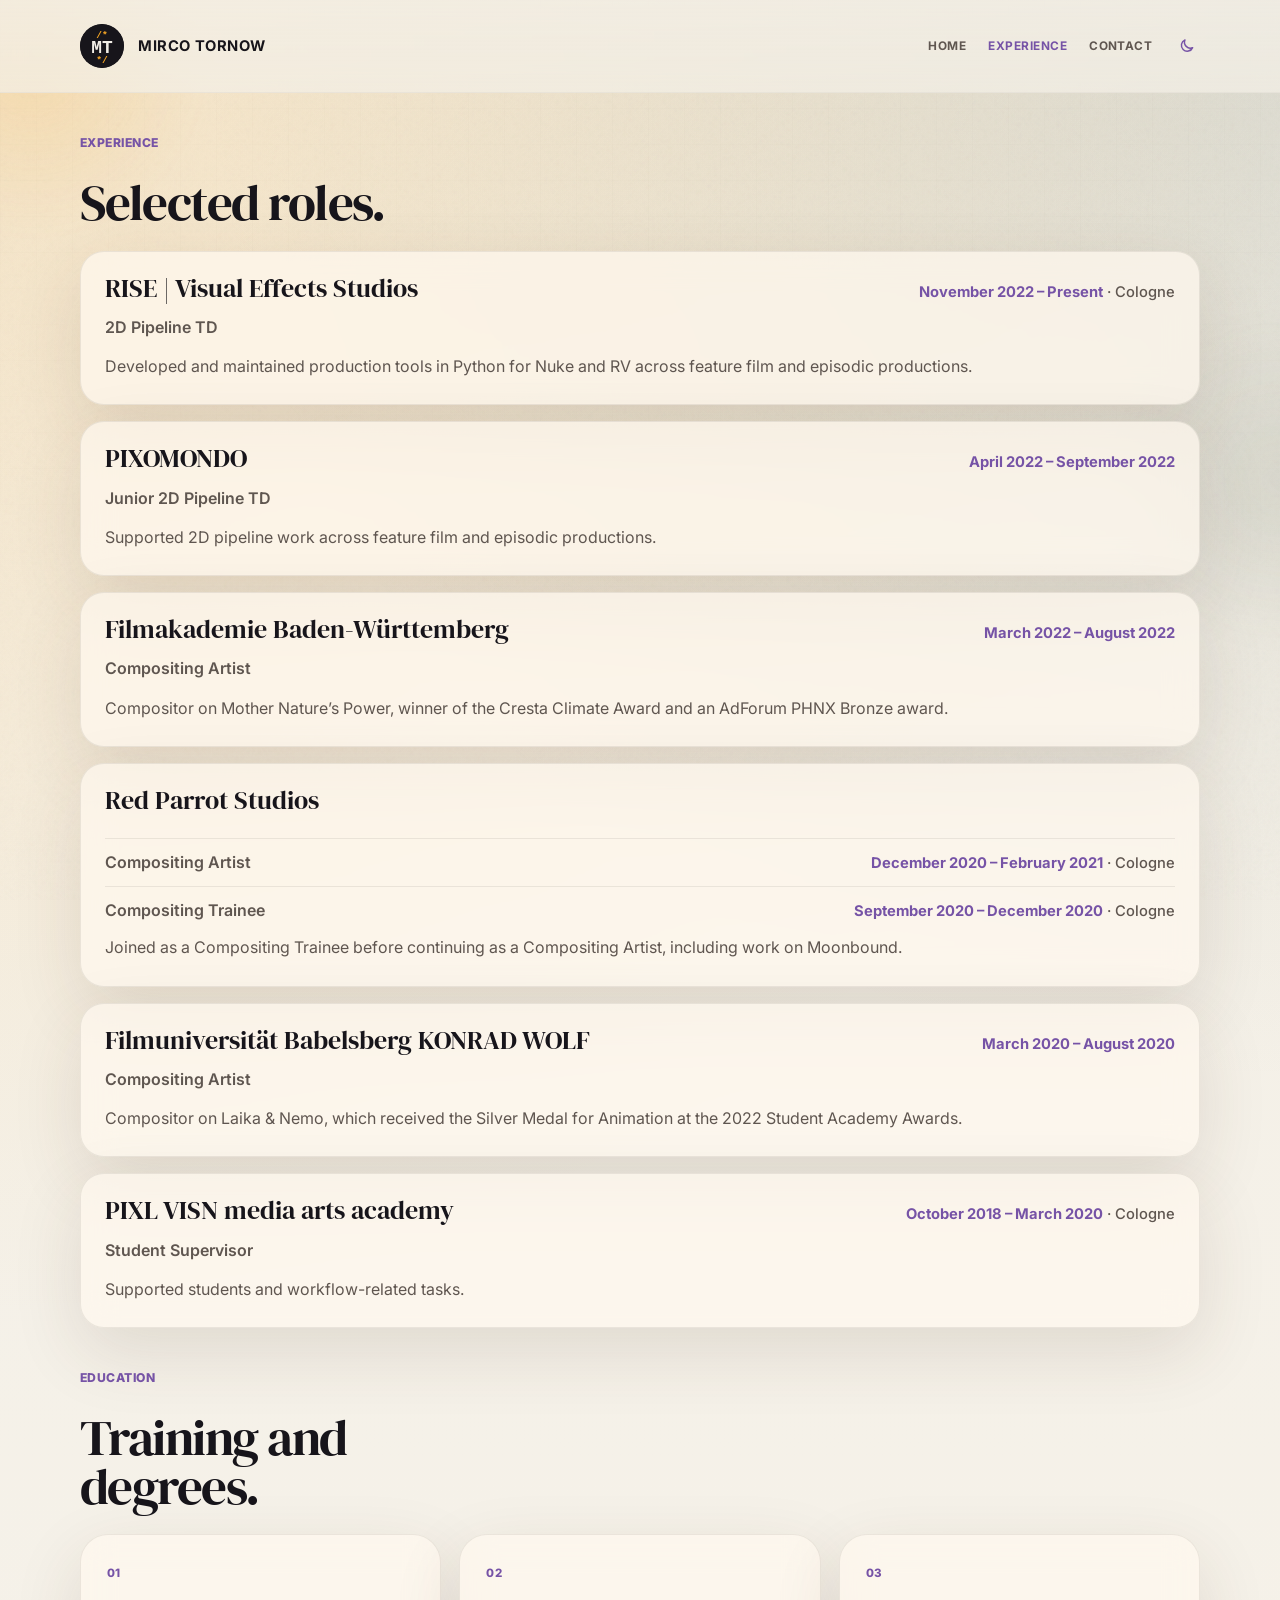
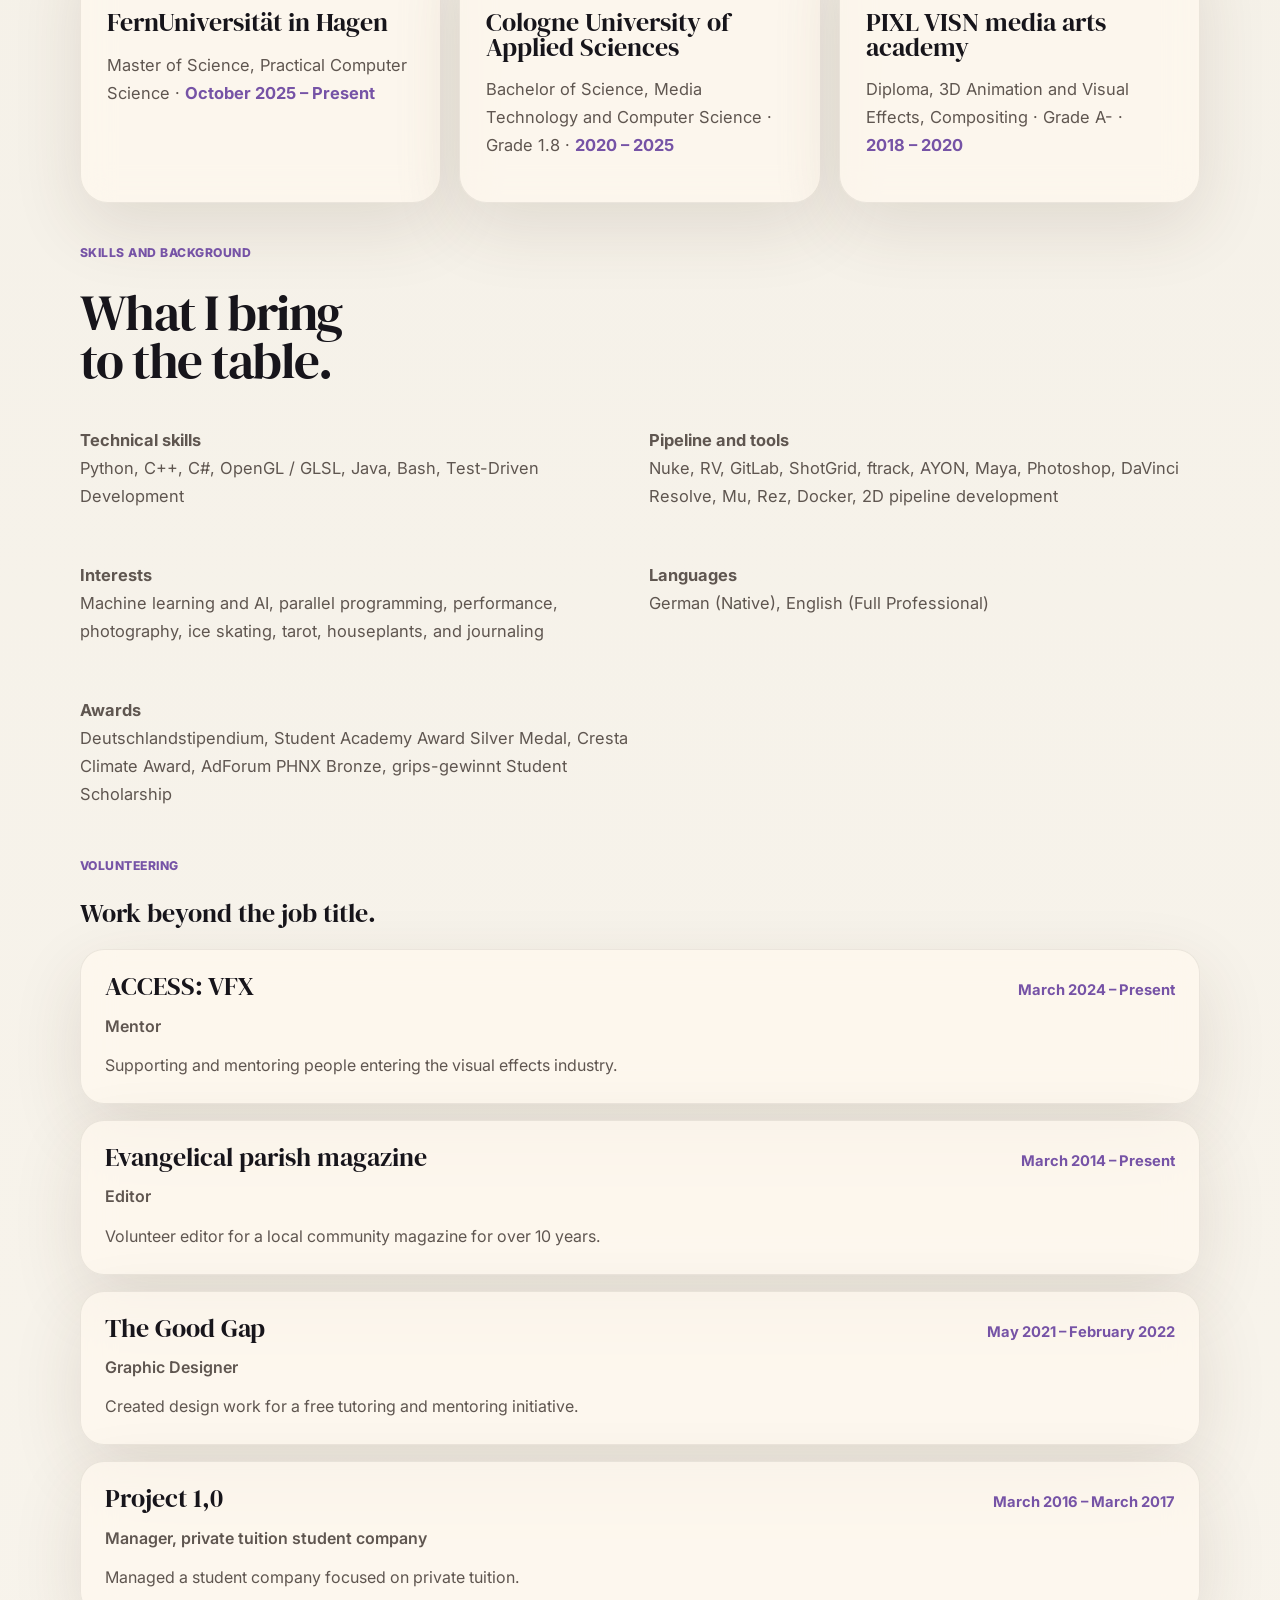
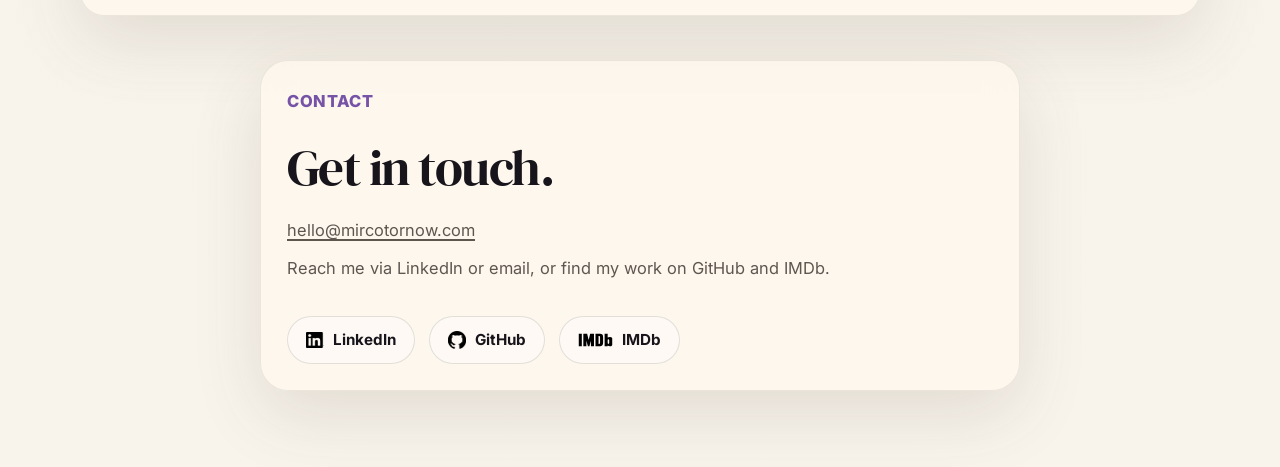
==== commit 63f29cbe: "conolidate personal text" ====
--- a/experience.html
+++ b/experience.html
@@ -27,27 +27,6 @@
     <main>
       <section id="experience" class="shell section reveal">
         <div class="section-heading">
-          <p class="eyebrow">Summary</p>
-          <h2>Tools, workflows, and production support.</h2>
-        </div>
-        <div class="about-grid">
-          <p>
-            As a software engineer and 2D Pipeline TD, I develop and maintain tools
-            for software like Nuke and OpenRV. I also help the team when there are
-            problems in the pipeline, from debugging to workflow integration and
-            artist-facing support.
-          </p>
-          <p>
-            I’m looking for work that pushes me to think outside the box, solve
-            practical problems, and keep improving how systems and teams work.
-            I’ve worked remotely since 2021 with international teams across Europe
-            and North America.
-          </p>
-        </div>
-      </section>
-
-      <section class="shell section reveal">
-        <div class="section-heading">
           <p class="eyebrow">Experience</p>
           <h2>Selected roles.</h2>
         </div>
--- a/styles.css
+++ b/styles.css
@@ -239,8 +239,8 @@
   grid-template-columns: minmax(0, 1.25fr) minmax(280px, 0.75fr);
   grid-template-areas:
     'copy card'
-    'lede .'
-    'actions .';
+    'lede lede'
+    'actions actions';
   gap: 28px;
   align-items: end;
   padding: 72px 0 40px;
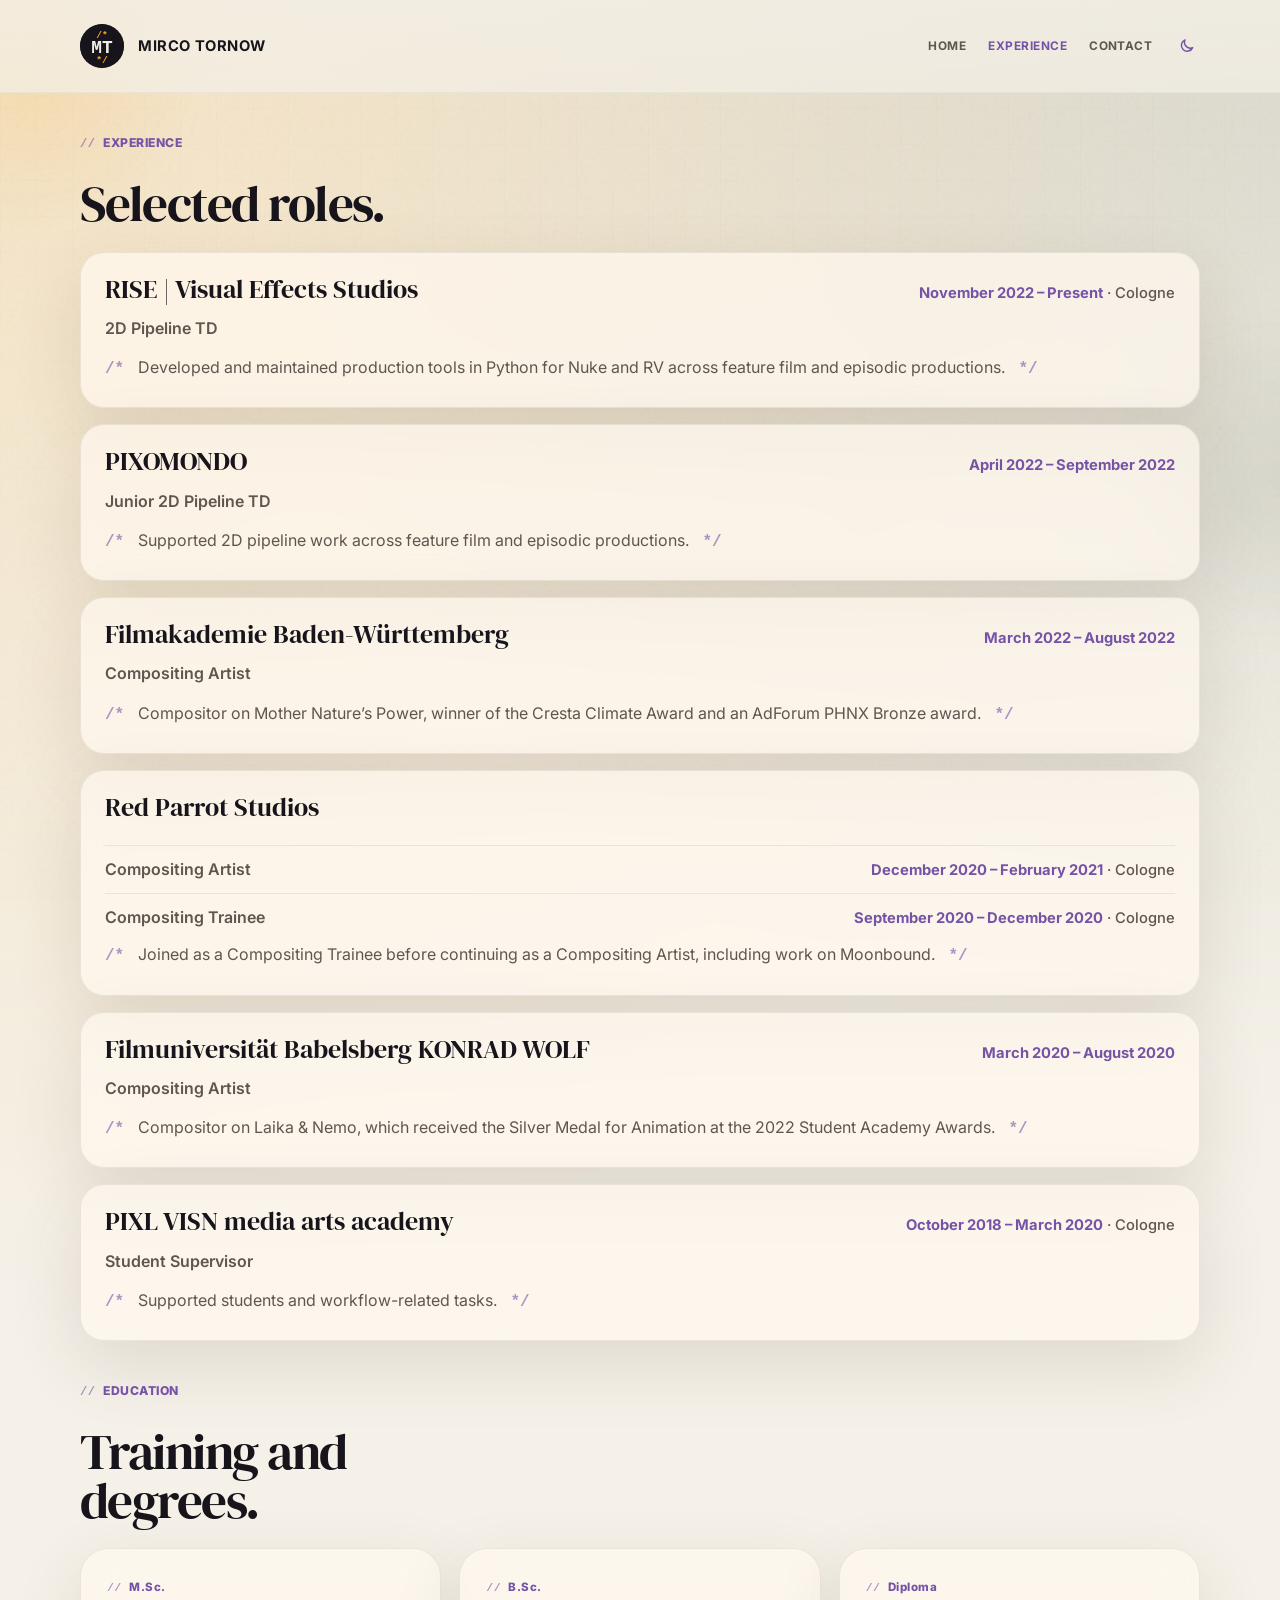
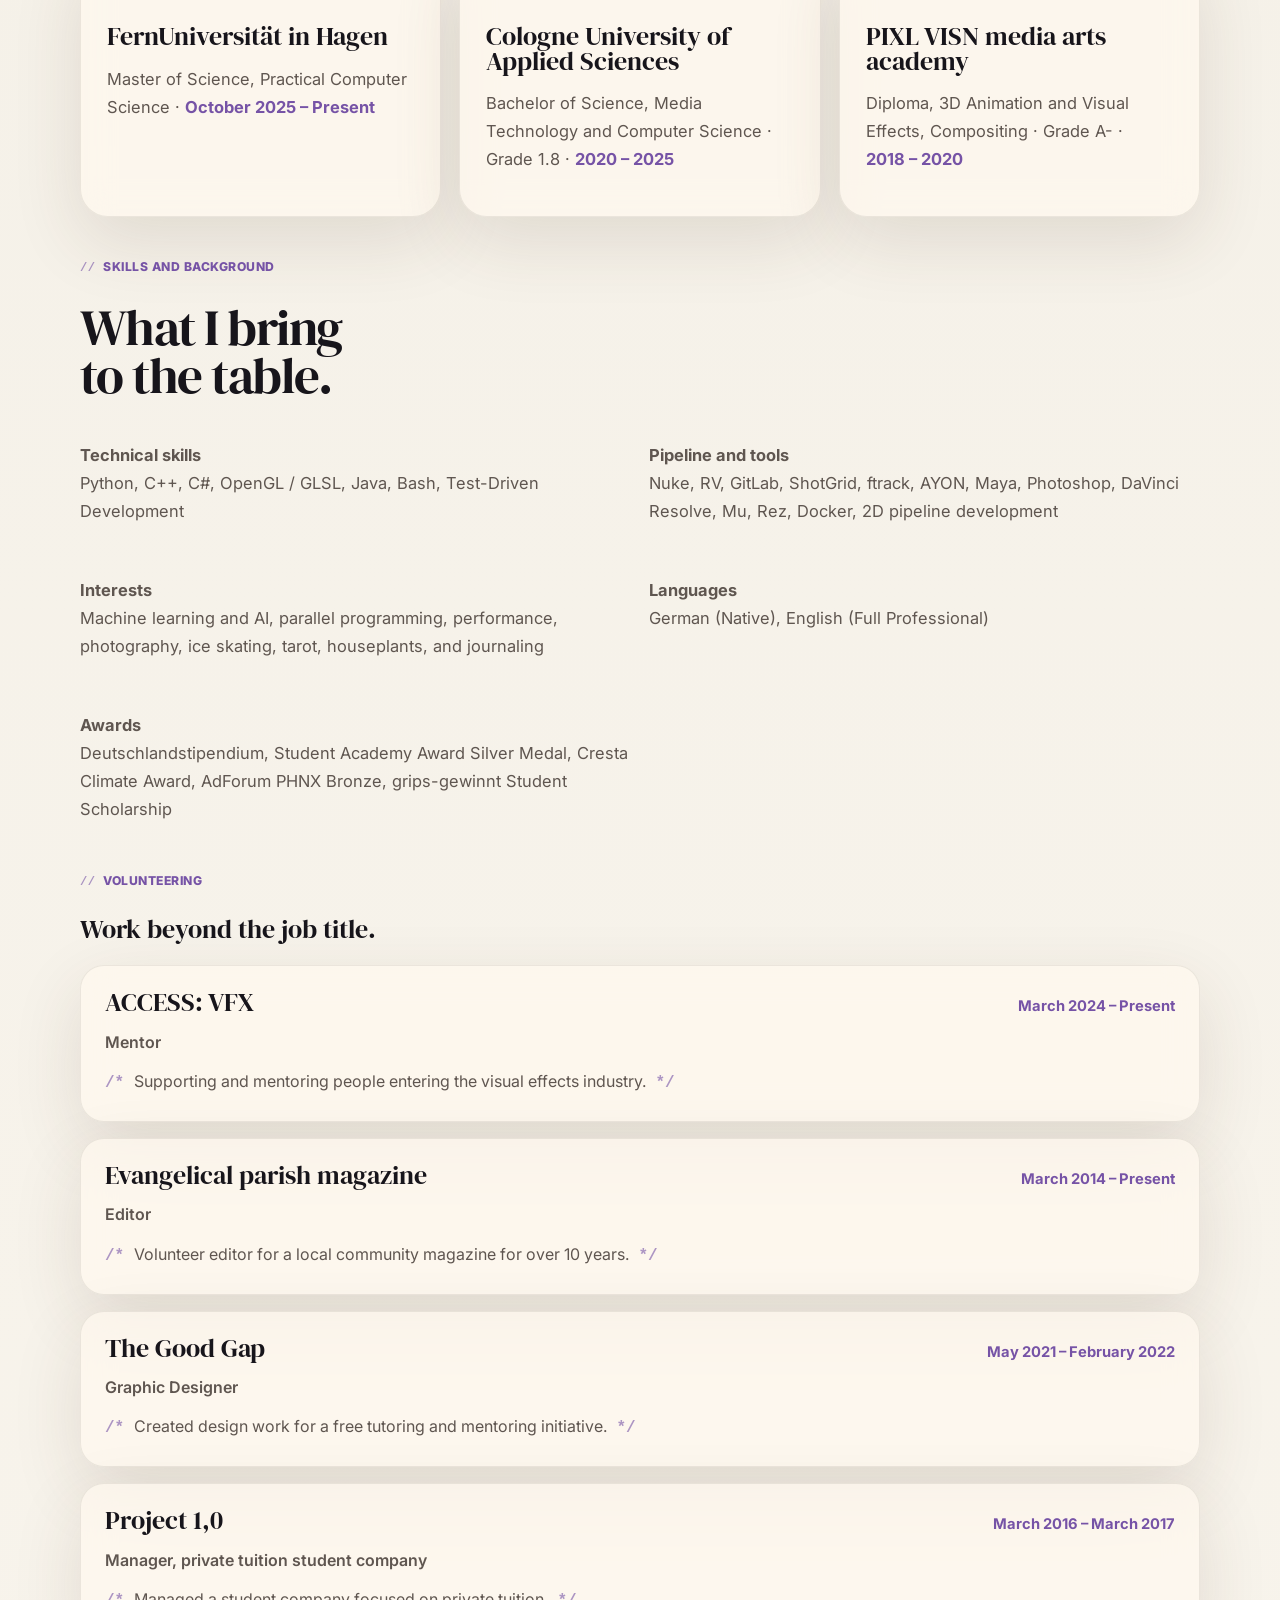
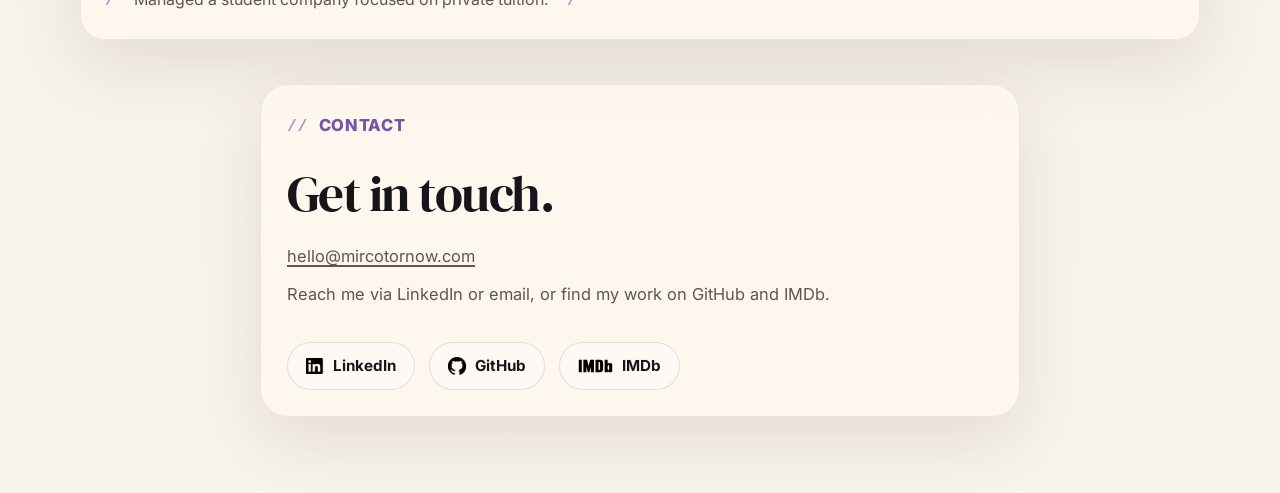
==== commit 6f014534: "optimize icons" ====
--- a/experience.html
+++ b/experience.html
@@ -3,8 +3,9 @@
   <head>
     <meta charset="UTF-8" />
     <meta name="viewport" content="width=device-width, initial-scale=1.0" />
-    <link rel="icon" href="favicon.svg" type="image/svg+xml" />
-    <link rel="shortcut icon" href="favicon.svg" />
+    <link rel="icon" href="resources/favicon-dark.svg" type="image/svg+xml" />
+    <link rel="apple-touch-icon" href="resources/apple-touch-icon.png" />
+    <link rel="shortcut icon" href="resources/favicon-dark.svg" />
     <meta name="description" content="Experience page for Mirco Tornow." />
     <meta name="theme-color" content="#f3efe6" />
     <title>Experience | Mirco Tornow</title>
@@ -127,17 +128,17 @@
         </div>
         <div class="project-grid">
           <article class="project-card">
-            <span class="project-kicker">01</span>
+            <span class="project-kicker degree-kicker">M.Sc.</span>
             <h3>FernUniversität in Hagen</h3>
             <p>Master of Science, Practical Computer Science · <span class="education-date nowrap">October 2025 – Present</span></p>
           </article>
           <article class="project-card">
-            <span class="project-kicker">02</span>
+            <span class="project-kicker degree-kicker">B.Sc.</span>
             <h3>Cologne University of Applied Sciences</h3>
             <p>Bachelor of Science, Media Technology and Computer Science · <span class="education-grade nowrap">Grade 1.8</span> · <span class="education-date nowrap">2020 – 2025</span></p>
           </article>
           <article class="project-card">
-            <span class="project-kicker">03</span>
+            <span class="project-kicker degree-kicker">Diploma</span>
             <h3>PIXL VISN media arts academy</h3>
             <p>Diploma, 3D Animation and Visual Effects, Compositing · <span class="education-grade nowrap">Grade A-</span> · <span class="education-date nowrap">2018 – 2020</span></p>
           </article>
--- a/styles.css
+++ b/styles.css
@@ -320,6 +320,34 @@
   font-weight: 800;
 }
 
+/* Single-line accent labels read as // code comments, echoing the MT logo. */
+.eyebrow::before,
+.project-kicker::before {
+  content: '// ';
+  font-family: Consolas, Menlo, Monaco, 'Droid Sans Mono', 'Courier New', monospace;
+  font-weight: 700;
+  opacity: 0.6;
+  white-space: pre;
+}
+
+/* Role descriptions read as block comments, like the logo. */
+.cv-entry > p::before,
+.cv-entry > p::after {
+  white-space: pre;
+  color: var(--accent);
+  font-family: Consolas, Menlo, Monaco, 'Droid Sans Mono', 'Courier New', monospace;
+  font-weight: 700;
+  opacity: 0.6;
+}
+
+.cv-entry > p::before {
+  content: '/* ';
+}
+
+.cv-entry > p::after {
+  content: ' */';
+}
+
 h1,
 h2,
 h3 {
@@ -575,6 +603,11 @@
   font-weight: 800;
 }
 
+/* Keep degree abbreviations like M.Sc. in their usual casing. */
+.degree-kicker {
+  text-transform: none;
+}
+
 h3 {
   font-size: 1.6rem;
   margin-bottom: 14px;
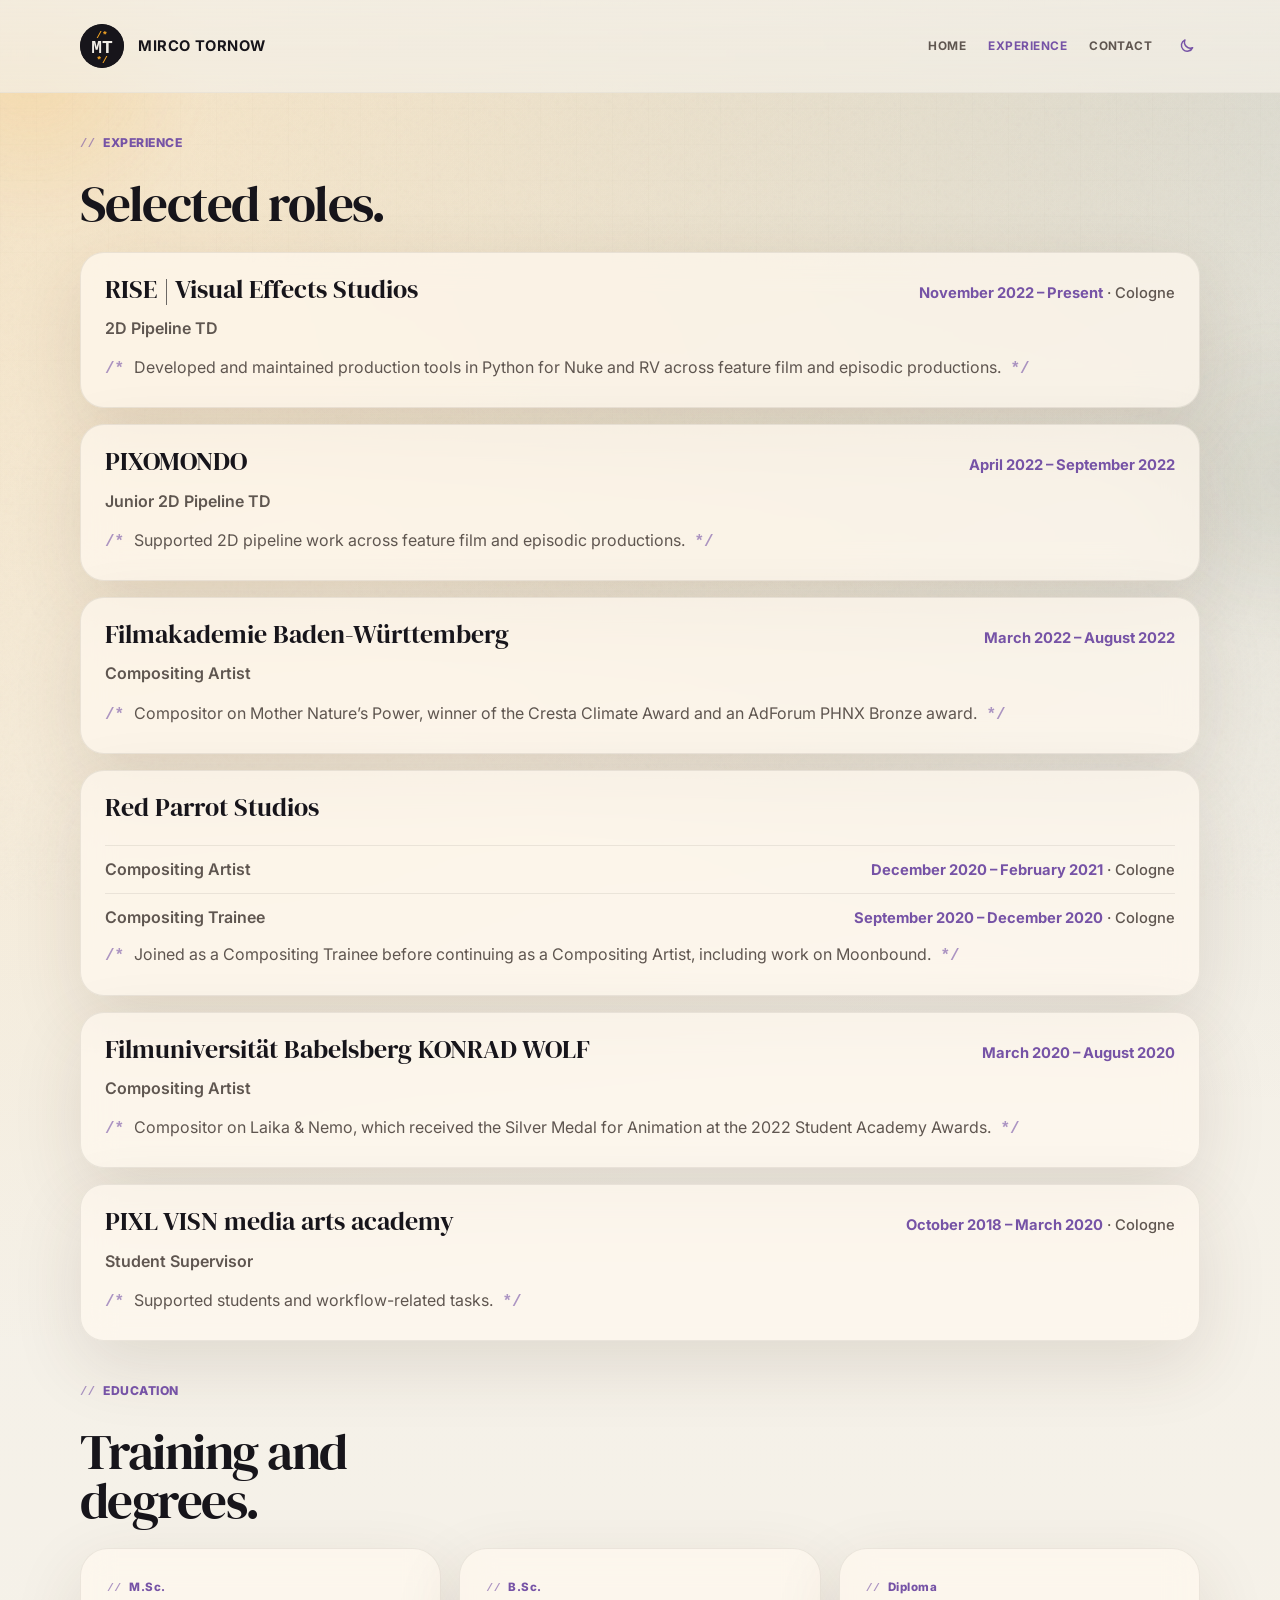
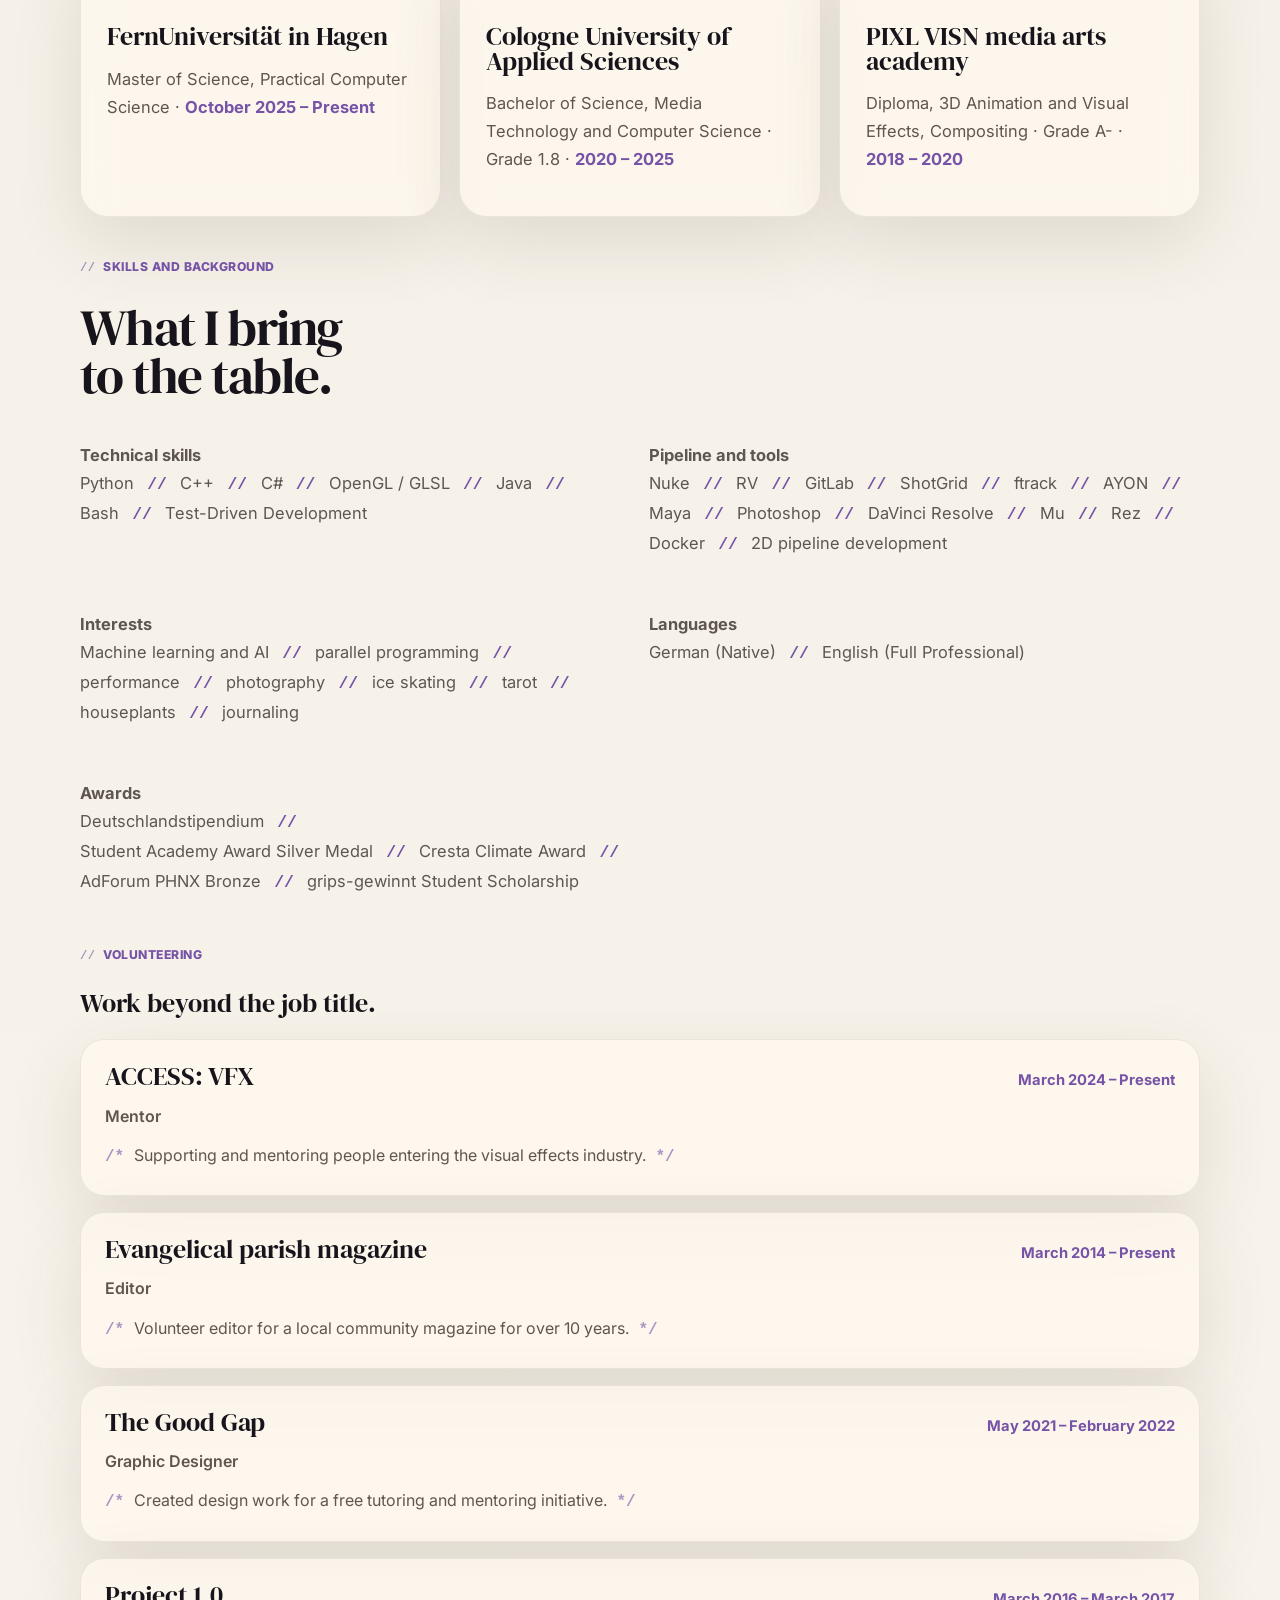
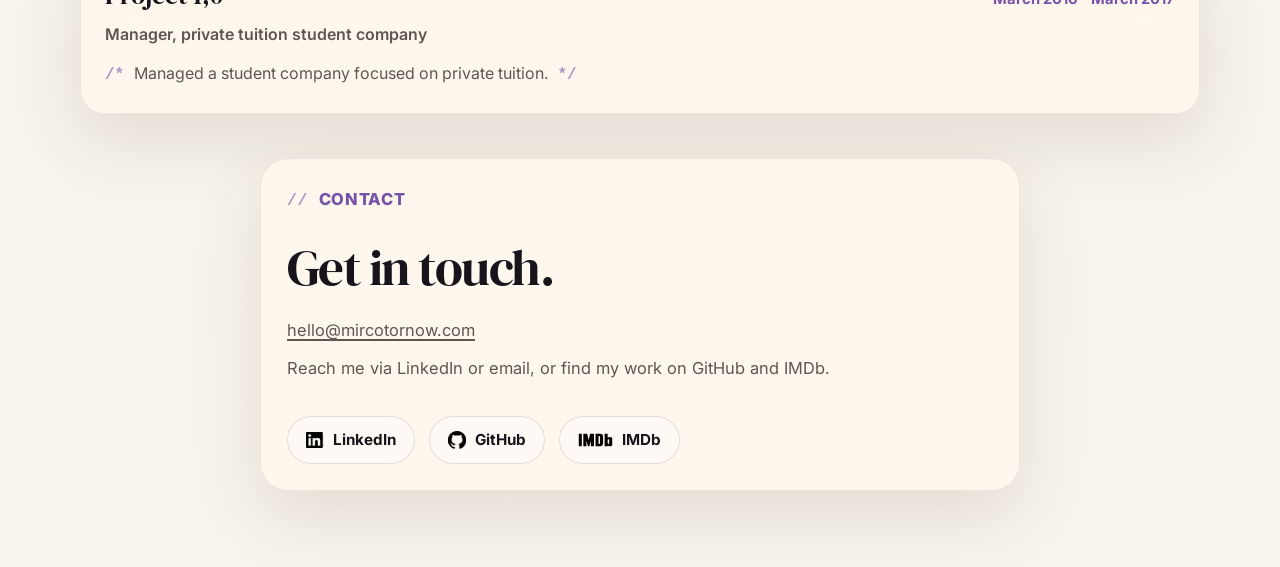
==== commit 988c83c8: "adjust darkmode" ====
--- a/experience.html
+++ b/experience.html
@@ -40,10 +40,7 @@
               </div>
               <p class="cv-meta"><span class="cv-date nowrap">November 2022 – Present</span> <span class="nowrap">· Cologne</span></p>
             </div>
-            <p>
-              Developed and maintained production tools in Python for Nuke and RV
-              across feature film and episodic productions.
-            </p>
+            <p>Developed and maintained production tools in Python for Nuke and RV across feature film and episodic productions.</p>
           </article>
 
           <article class="cv-entry">
@@ -54,10 +51,7 @@
               </div>
               <p class="cv-meta"><span class="cv-date nowrap">April 2022 – September 2022</span></p>
             </div>
-            <p>
-              Supported 2D pipeline work across feature film and episodic
-              productions.
-            </p>
+            <p>Supported 2D pipeline work across feature film and episodic productions.</p>
           </article>
 
           <article class="cv-entry">
@@ -68,10 +62,7 @@
               </div>
               <p class="cv-meta"><span class="cv-date nowrap">March 2022 – August 2022</span></p>
             </div>
-            <p>
-              Compositor on Mother Nature’s Power, winner of the Cresta Climate
-              Award and an AdForum PHNX Bronze award.
-            </p>
+            <p>Compositor on Mother Nature’s Power, winner of the Cresta Climate Award and an AdForum PHNX Bronze award.</p>
           </article>
 
           <article class="cv-entry">
@@ -86,10 +77,7 @@
               <p class="cv-role">Compositing Trainee</p>
               <p class="cv-meta"><span class="cv-date nowrap">September 2020 – December 2020</span> <span class="nowrap">· Cologne</span></p>
             </div>
-            <p>
-              Joined as a Compositing Trainee before continuing as a Compositing
-              Artist, including work on Moonbound.
-            </p>
+            <p>Joined as a Compositing Trainee before continuing as a Compositing Artist, including work on Moonbound.</p>
           </article>
 
           <article class="cv-entry">
@@ -100,10 +88,7 @@
               </div>
               <p class="cv-meta"><span class="cv-date nowrap">March 2020 – August 2020</span></p>
             </div>
-            <p>
-              Compositor on Laika & Nemo, which received the Silver Medal for
-              Animation at the 2022 Student Academy Awards.
-            </p>
+            <p>Compositor on Laika & Nemo, which received the Silver Medal for Animation at the 2022 Student Academy Awards.</p>
           </article>
 
           <article class="cv-entry">
@@ -114,9 +99,7 @@
               </div>
               <p class="cv-meta"><span class="cv-date nowrap">October 2018 – March 2020</span> <span class="nowrap">· Cologne</span></p>
             </div>
-            <p>
-              Supported students and workflow-related tasks.
-            </p>
+            <p>Supported students and workflow-related tasks.</p>
           </article>
         </div>
       </section>
@@ -153,26 +136,23 @@
         <div class="about-grid">
           <p>
             <strong>Technical skills</strong><br />
-            Python, C++, C#, OpenGL / GLSL, Java, Bash, Test-Driven Development
+            <span class="nowrap">Python</span>&nbsp;<span class="list-sep">//</span> <span class="nowrap">C++</span>&nbsp;<span class="list-sep">//</span> <span class="nowrap">C#</span>&nbsp;<span class="list-sep">//</span> <span class="nowrap">OpenGL / GLSL</span>&nbsp;<span class="list-sep">//</span> <span class="nowrap">Java</span>&nbsp;<span class="list-sep">//</span> <span class="nowrap">Bash</span>&nbsp;<span class="list-sep">//</span> <span class="nowrap">Test-Driven Development</span>
           </p>
           <p>
             <strong>Pipeline and tools</strong><br />
-            Nuke, RV, GitLab, ShotGrid, ftrack, AYON, Maya, Photoshop, DaVinci Resolve,
-            Mu, Rez, Docker, 2D pipeline development
+            <span class="nowrap">Nuke</span>&nbsp;<span class="list-sep">//</span> <span class="nowrap">RV</span>&nbsp;<span class="list-sep">//</span> <span class="nowrap">GitLab</span>&nbsp;<span class="list-sep">//</span> <span class="nowrap">ShotGrid</span>&nbsp;<span class="list-sep">//</span> <span class="nowrap">ftrack</span>&nbsp;<span class="list-sep">//</span> <span class="nowrap">AYON</span>&nbsp;<span class="list-sep">//</span> <span class="nowrap">Maya</span>&nbsp;<span class="list-sep">//</span> <span class="nowrap">Photoshop</span>&nbsp;<span class="list-sep">//</span> <span class="nowrap">DaVinci Resolve</span>&nbsp;<span class="list-sep">//</span> <span class="nowrap">Mu</span>&nbsp;<span class="list-sep">//</span> <span class="nowrap">Rez</span>&nbsp;<span class="list-sep">//</span> <span class="nowrap">Docker</span>&nbsp;<span class="list-sep">//</span> <span class="nowrap">2D pipeline development</span>
           </p>
           <p>
             <strong>Interests</strong><br />
-            Machine learning and AI, parallel programming, performance, photography,
-            ice skating, tarot, houseplants, and journaling
+            <span class="nowrap">Machine learning and AI</span>&nbsp;<span class="list-sep">//</span> <span class="nowrap">parallel programming</span>&nbsp;<span class="list-sep">//</span> <span class="nowrap">performance</span>&nbsp;<span class="list-sep">//</span> <span class="nowrap">photography</span>&nbsp;<span class="list-sep">//</span> <span class="nowrap">ice skating</span>&nbsp;<span class="list-sep">//</span> <span class="nowrap">tarot</span>&nbsp;<span class="list-sep">//</span> <span class="nowrap">houseplants</span>&nbsp;<span class="list-sep">//</span> <span class="nowrap">journaling</span>
           </p>
           <p>
             <strong>Languages</strong><br />
-            German (Native), English (Full Professional)
+            <span class="nowrap">German (Native)</span>&nbsp;<span class="list-sep">//</span> <span class="nowrap">English (Full Professional)</span>
           </p>
           <p>
             <strong>Awards</strong><br />
-            Deutschlandstipendium, Student Academy Award Silver Medal, Cresta Climate
-            Award, AdForum PHNX Bronze, grips-gewinnt Student Scholarship
+            <span class="nowrap">Deutschlandstipendium</span>&nbsp;<span class="list-sep">//</span> <span class="nowrap">Student Academy Award Silver Medal</span>&nbsp;<span class="list-sep">//</span> <span class="nowrap">Cresta Climate Award</span>&nbsp;<span class="list-sep">//</span> <span class="nowrap">AdForum PHNX Bronze</span>&nbsp;<span class="list-sep">//</span> <span class="nowrap">grips-gewinnt Student Scholarship</span>
           </p>
         </div>
         <div class="skills-extension">
--- a/styles.css
+++ b/styles.css
@@ -330,6 +330,14 @@
   white-space: pre;
 }
 
+/* Separators in the skills lists. */
+.list-sep {
+  margin: 0 0.5em;
+  color: var(--accent);
+  font-family: Consolas, Menlo, Monaco, 'Droid Sans Mono', 'Courier New', monospace;
+  font-weight: 700;
+}
+
 /* Role descriptions read as block comments, like the logo. */
 .cv-entry > p::before,
 .cv-entry > p::after {
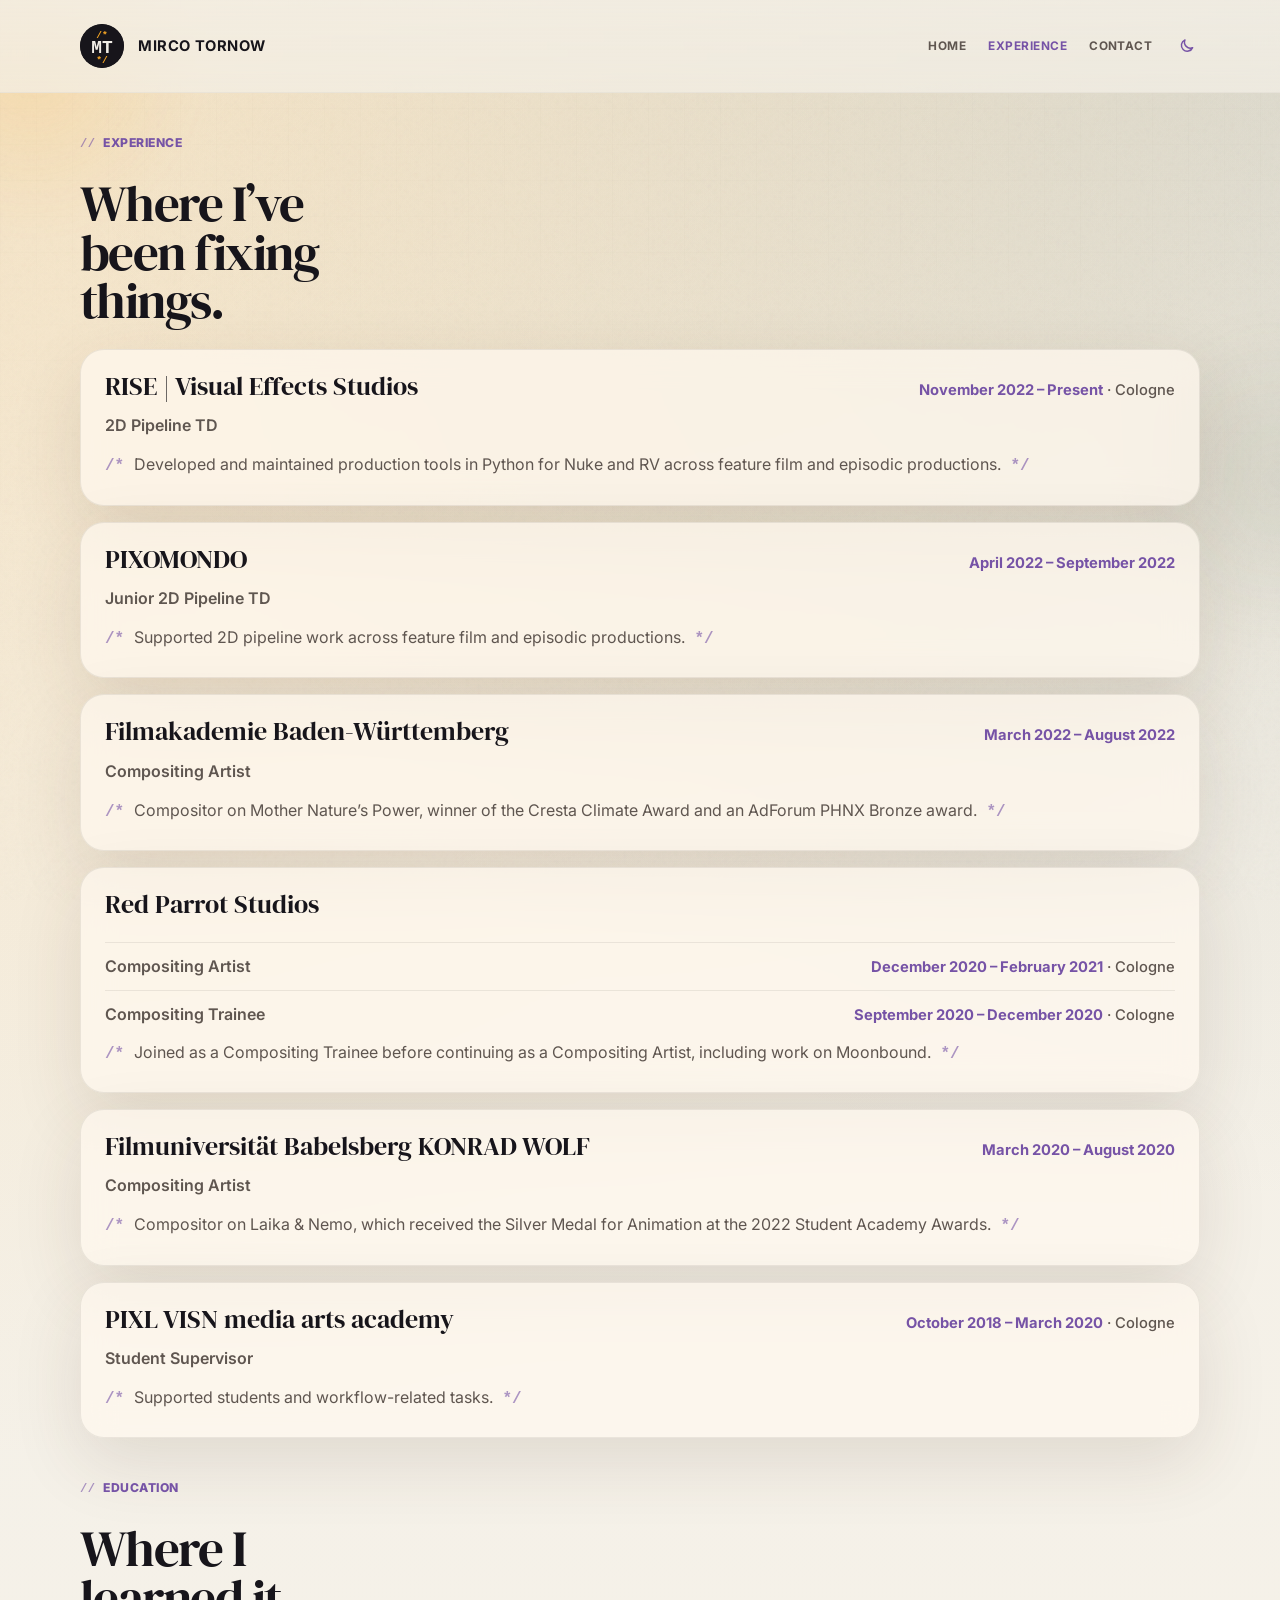
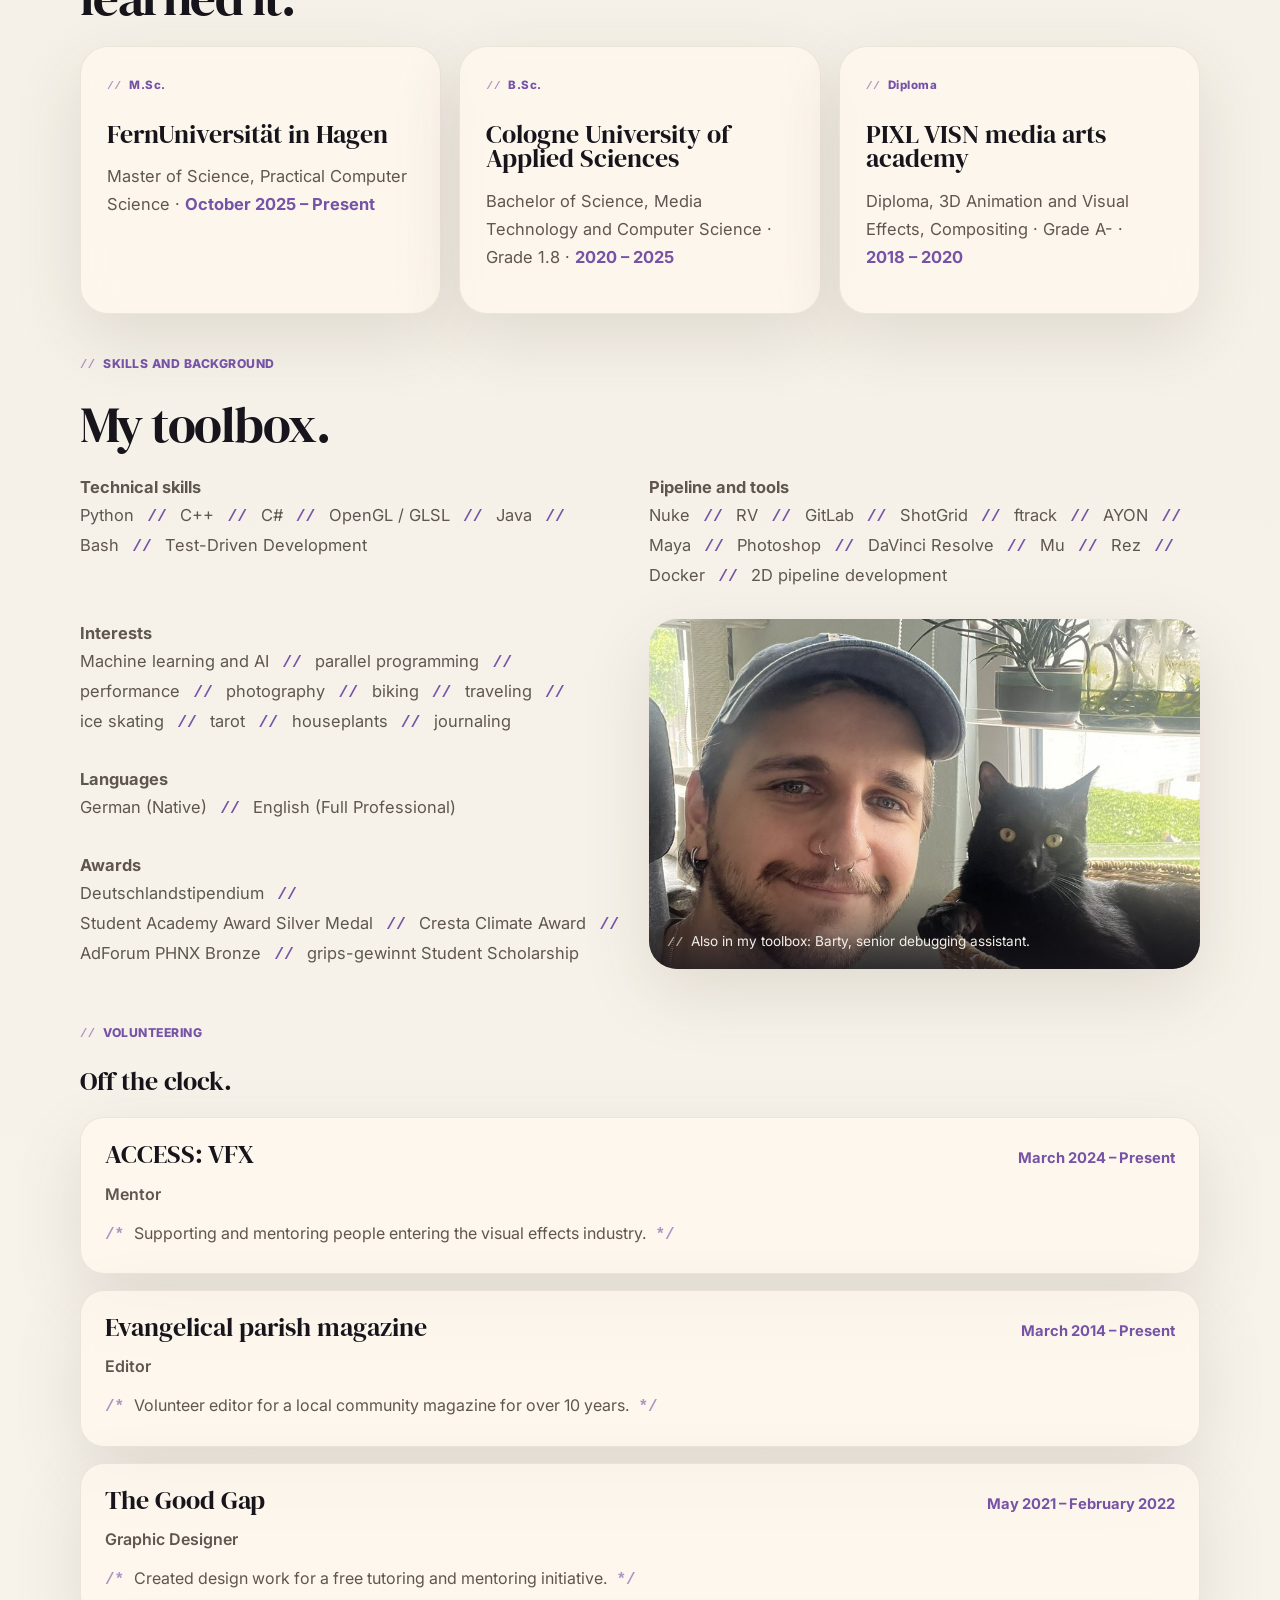
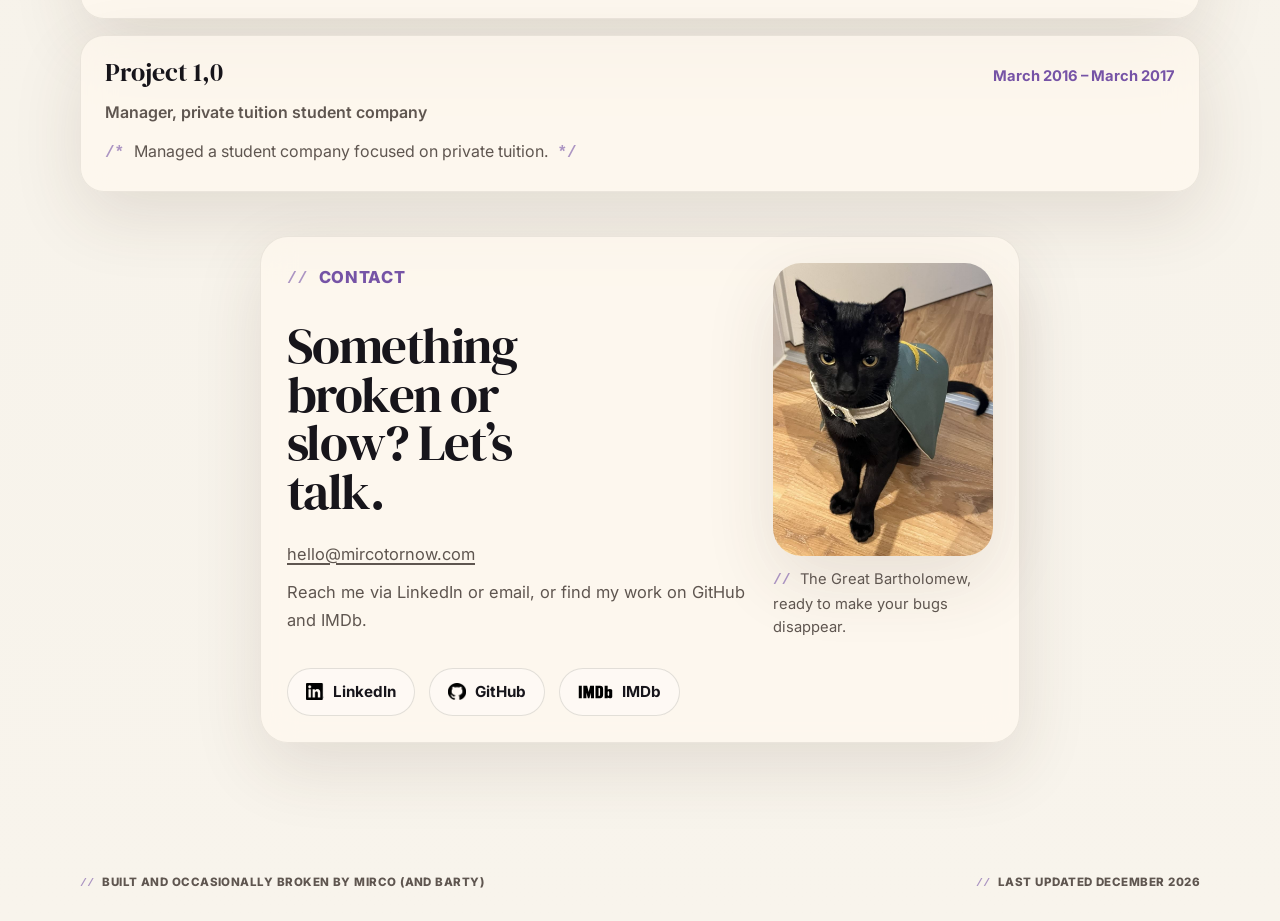
==== commit 164a0193: "add barty everywhere" ====
--- a/experience.html
+++ b/experience.html
@@ -29,7 +29,7 @@
       <section id="experience" class="shell section reveal">
         <div class="section-heading">
           <p class="eyebrow">Experience</p>
-          <h2>Selected roles.</h2>
+          <h2>Where I’ve been fixing things.</h2>
         </div>
         <div class="cv-stack">
           <article class="cv-entry">
@@ -107,7 +107,7 @@
       <section class="shell section reveal">
         <div class="section-heading">
           <p class="eyebrow">Education</p>
-          <h2>Training and degrees.</h2>
+          <h2>Where I learned it.</h2>
         </div>
         <div class="project-grid">
           <article class="project-card">
@@ -131,9 +131,9 @@
       <section class="shell section reveal">
         <div class="section-heading">
           <p class="eyebrow">Skills and background</p>
-          <h2>What I bring to the table.</h2>
-        </div>
-        <div class="about-grid">
+          <h2>My toolbox.</h2>
+        </div>
+        <div class="about-grid toolbox">
           <p>
             <strong>Technical skills</strong><br />
             <span class="nowrap">Python</span>&nbsp;<span class="list-sep">//</span> <span class="nowrap">C++</span>&nbsp;<span class="list-sep">//</span> <span class="nowrap">C#</span>&nbsp;<span class="list-sep">//</span> <span class="nowrap">OpenGL / GLSL</span>&nbsp;<span class="list-sep">//</span> <span class="nowrap">Java</span>&nbsp;<span class="list-sep">//</span> <span class="nowrap">Bash</span>&nbsp;<span class="list-sep">//</span> <span class="nowrap">Test-Driven Development</span>
@@ -144,8 +144,18 @@
           </p>
           <p>
             <strong>Interests</strong><br />
-            <span class="nowrap">Machine learning and AI</span>&nbsp;<span class="list-sep">//</span> <span class="nowrap">parallel programming</span>&nbsp;<span class="list-sep">//</span> <span class="nowrap">performance</span>&nbsp;<span class="list-sep">//</span> <span class="nowrap">photography</span>&nbsp;<span class="list-sep">//</span> <span class="nowrap">ice skating</span>&nbsp;<span class="list-sep">//</span> <span class="nowrap">tarot</span>&nbsp;<span class="list-sep">//</span> <span class="nowrap">houseplants</span>&nbsp;<span class="list-sep">//</span> <span class="nowrap">journaling</span>
-          </p>
+            <span class="nowrap">Machine learning and AI</span>&nbsp;<span class="list-sep">//</span> <span class="nowrap">parallel programming</span>&nbsp;<span class="list-sep">//</span> <span class="nowrap">performance</span>&nbsp;<span class="list-sep">//</span> <span class="nowrap">photography</span>&nbsp;<span class="list-sep">//</span> <span class="nowrap">biking</span>&nbsp;<span class="list-sep">//</span> <span class="nowrap">traveling</span>&nbsp;<span class="list-sep">//</span> <span class="nowrap">ice skating</span>&nbsp;<span class="list-sep">//</span> <span class="nowrap">tarot</span>&nbsp;<span class="list-sep">//</span> <span class="nowrap">houseplants</span>&nbsp;<span class="list-sep">//</span> <span class="nowrap">journaling</span>
+          </p>
+          <figure class="photo-card toolbox-photo">
+            <img
+              src="resources/barty-debugging.jpg"
+              alt="Selfie of me next to my black cat Barty, who is lying in a basket by the window"
+              width="900"
+              height="1200"
+              loading="lazy"
+            />
+            <figcaption>Also in my toolbox: Barty, senior debugging assistant.</figcaption>
+          </figure>
           <p>
             <strong>Languages</strong><br />
             <span class="nowrap">German (Native)</span>&nbsp;<span class="list-sep">//</span> <span class="nowrap">English (Full Professional)</span>
@@ -158,7 +168,7 @@
         <div class="skills-extension">
           <div class="section-heading compact-heading">
             <p class="eyebrow">Volunteering</p>
-            <h3>Work beyond the job title.</h3>
+            <h3>Off the clock.</h3>
           </div>
           <div class="cv-stack">
             <article class="cv-entry">
--- a/styles.css
+++ b/styles.css
@@ -322,7 +322,10 @@
 
 /* Single-line accent labels read as // code comments, echoing the MT logo. */
 .eyebrow::before,
-.project-kicker::before {
+.project-kicker::before,
+.footer p::before,
+.photo figcaption::before,
+.photo-card figcaption::before {
   content: '// ';
   font-family: Consolas, Menlo, Monaco, 'Droid Sans Mono', 'Courier New', monospace;
   font-weight: 700;
@@ -587,7 +590,7 @@
 }
 
 .skills-extension {
-  margin-top: 34px;
+  margin-top: 56px;
 }
 
 .skills-extension .section-heading h3 {
@@ -626,6 +629,61 @@
   margin: 44px auto 76px;
 }
 
+.contact-block.has-photo {
+  display: grid;
+  grid-template-columns: minmax(0, 1fr) 220px;
+  gap: 28px;
+  align-items: start;
+}
+
+.toolbox {
+  gap: 28px 18px;
+}
+
+.toolbox p {
+  margin: 0;
+}
+
+/* Sits in the right column next to Interests, Languages, and Awards. */
+.toolbox-photo {
+  grid-column: 2;
+  grid-row: span 3;
+}
+
+.toolbox-photo img {
+  object-position: 50% 45%;
+}
+
+/* A photo that fills a card and stretches to match the height of its grid row. */
+.photo-card {
+  position: relative;
+  min-height: 220px;
+  margin: 0;
+  overflow: hidden;
+  border-radius: 28px;
+  box-shadow: var(--shadow);
+}
+
+.photo-card img {
+  position: absolute;
+  inset: 0;
+  width: 100%;
+  height: 100%;
+  object-fit: cover;
+}
+
+.photo-card figcaption {
+  position: absolute;
+  right: 0;
+  bottom: 0;
+  left: 0;
+  padding: 48px 18px 16px;
+  color: #f2eee7;
+  background: linear-gradient(transparent, rgba(23, 21, 27, 0.8));
+  font-size: 0.85rem;
+  line-height: 1.5;
+}
+
 .contact-details {
   display: grid;
   gap: 10px;
@@ -646,10 +704,63 @@
   display: flex;
   justify-content: space-between;
   gap: 12px;
-  padding: 0 0 32px;
+  padding: 56px 0 32px;
   color: var(--muted);
   font-size: 0.72rem;
   font-weight: 800;
+}
+
+.footer p {
+  margin: 0;
+}
+
+.footer p::before,
+.photo figcaption::before {
+  color: var(--accent);
+}
+
+.about-text {
+  margin-bottom: 28px;
+}
+
+.about-text p {
+  margin: 0;
+}
+
+.photo-grid {
+  display: grid;
+  grid-template-columns: repeat(4, minmax(0, 1fr));
+  gap: 18px;
+  align-items: start;
+}
+
+.photo {
+  margin: 0;
+}
+
+.photo img {
+  display: block;
+  width: 100%;
+  height: auto;
+  aspect-ratio: 3 / 4;
+  object-fit: cover;
+  border-radius: 28px;
+  box-shadow: var(--shadow);
+}
+
+.photo-summer img {
+  object-position: 50% 75%;
+}
+
+.photo-japan img {
+  object-position: 50% 80%;
+}
+
+.photo figcaption {
+  margin-top: 12px;
+  color: var(--muted);
+  font-size: 0.92rem;
+  line-height: 1.6;
 }
 
 .reveal {
@@ -664,6 +775,17 @@
 }
 
 @media (max-width: 900px) {
+  .toolbox-photo {
+    grid-column: auto;
+    grid-row: auto;
+    aspect-ratio: 4 / 3;
+  }
+
+
+  .photo-grid {
+    grid-template-columns: repeat(2, minmax(0, 1fr));
+  }
+
   .hero,
   .about-grid,
   .project-grid {
@@ -690,6 +812,15 @@
 }
 
 @media (max-width: 640px) {
+  .contact-block.has-photo {
+    grid-template-columns: 1fr;
+  }
+
+  .contact-photo {
+    max-width: 240px;
+  }
+
+
   .shell {
     width: min(100% - 20px, 1120px);
   }
